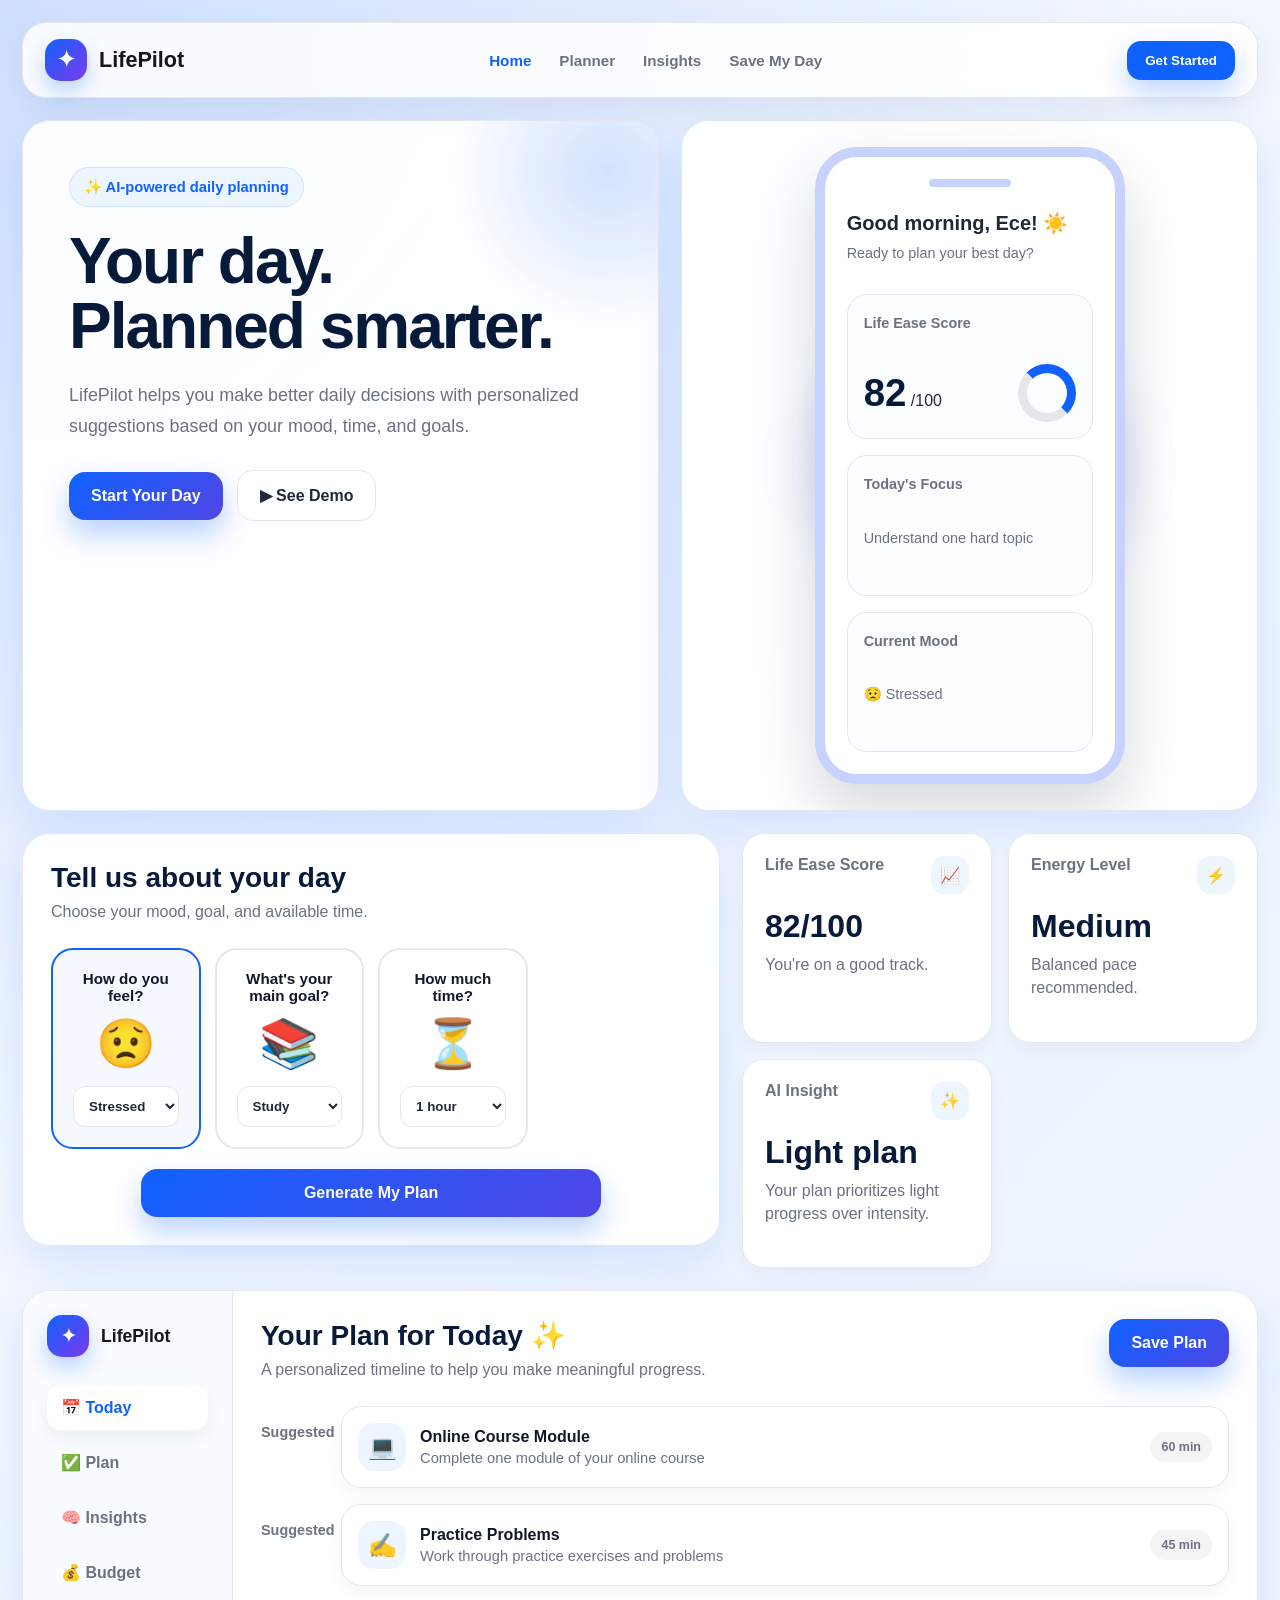
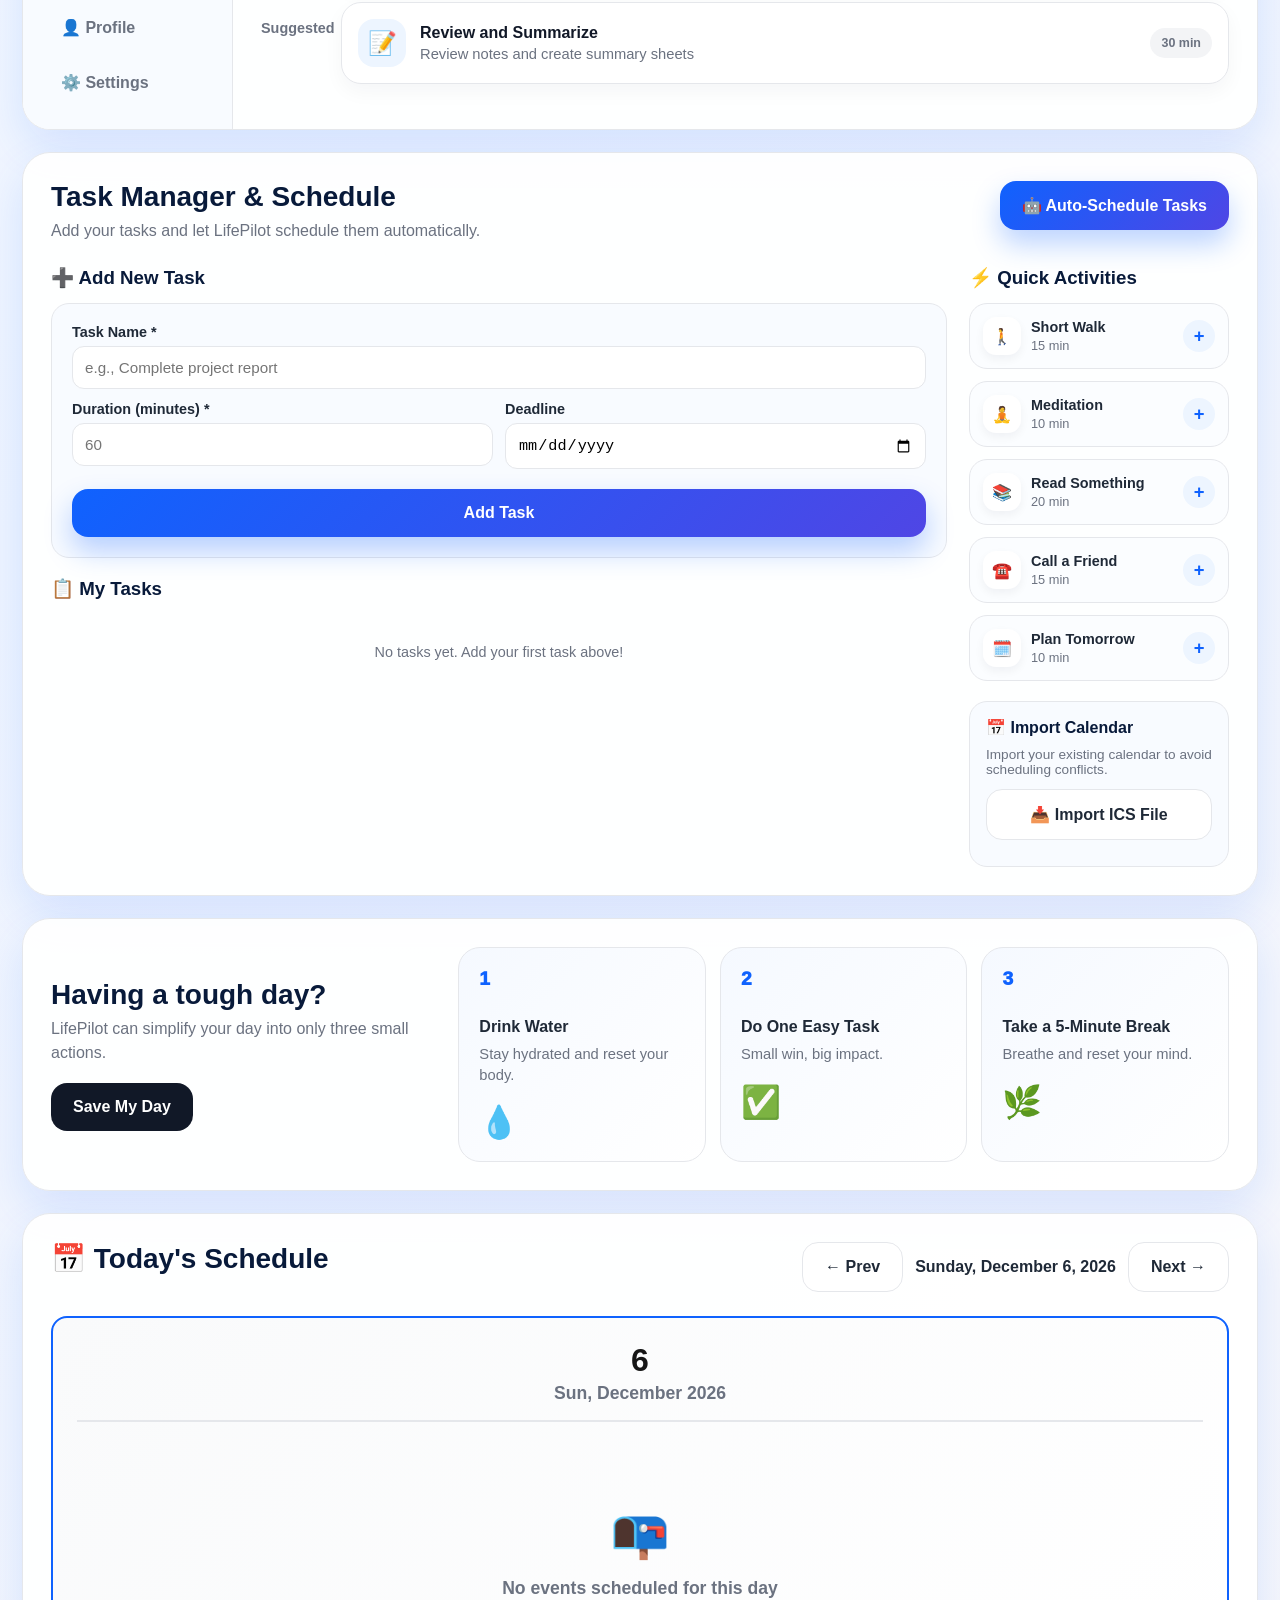
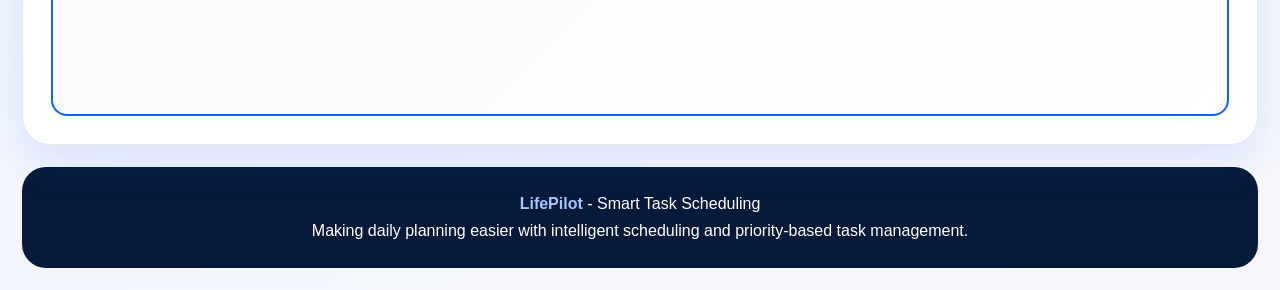
==== lifepilot.html @ a1cf6d45 "move css to own file" ====
<!DOCTYPE html>
<html lang="en">
<head>
  <meta charset="UTF-8" />
  <meta name="viewport" content="width=device-width, initial-scale=1.0" />
  <title>LifePilot - Daily Decision Assistant</title>
  <link rel="stylesheet" href="main.css">
</head>
<body>
  <div class="container">
    <nav class="navbar">
      <div class="logo">
        <div class="logo-icon">✦</div>
        <span>LifePilot</span>
      </div>
      <div class="nav-links">
        <a href="#" class="active">Home</a>
        <a href="#planner">Planner</a>
        <a href="#insights">Insights</a>
        <a href="#save-day">Save My Day</a>
      </div>
      <button class="nav-btn" onclick="scrollToPlanner()">Get Started</button>
    </nav>

    <section class="hero">
      <div class="hero-card fade-in">
        <div class="tag">✨ AI-powered daily planning</div>
        <h1>Your day.<br />Planned smarter.</h1>
        <p>
          LifePilot helps you make better daily decisions with personalized suggestions based on your mood, time, and goals.
        </p>
        <div class="hero-actions">
          <button class="primary-btn" onclick="scrollToPlanner()">Start Your Day</button>
          <button class="secondary-btn" onclick="generatePlan()">▶ See Demo</button>
        </div>
      </div>

      <div class="phone-card fade-in">
        <div class="phone">
          <div class="phone-notch"></div>
          <h3>Good morning, Ece! ☀️</h3>
          <p>Ready to plan your best day?</p>

          <div class="mini-card">
            <p><strong>Life Ease Score</strong></p>
            <div class="score-row">
              <div><span class="score-number" id="phoneScore">82</span><span> /100</span></div>
              <div class="ring"></div>
            </div>
          </div>

          <div class="mini-card">
            <p><strong>Today's Focus</strong></p>
            <p id="phoneFocus">Finish project presentation</p>
          </div>

          <div class="mini-card">
            <p><strong>Current Mood</strong></p>
            <p id="phoneMood">😟 Stressed</p>
          </div>
        </div>
      </div>
    </section>

    <section class="grid-main" id="planner">
      <div class="section fade-in">
        <div class="section-title">
          <div>
            <h2>Tell us about your day</h2>
            <p class="subtitle">Choose your mood, goal, and available time.</p>
          </div>
        </div>

        <div class="question-grid">
          <div class="question-card active" id="moodCard">
            <h4>How do you feel?</h4>
            <div class="big-icon" id="moodIcon">🙂</div>
            <select id="mood" onchange="updateSelections()">
              <option value="Energetic">Energetic</option>
              <option value="Tired">Tired</option>
              <option value="Stressed" selected>Stressed</option>
              <option value="Unmotivated">Unmotivated</option>
            </select>
          </div>

          <div class="question-card">
            <h4>What's your main goal?</h4>
            <div class="big-icon" id="goalIcon">📚</div>
            <select id="goal" onchange="updateSelections()">
              <option value="Study" selected>Study</option>
              <option value="Health">Health</option>
              <option value="Social">Social</option>
            </select>
          </div>

          <div class="question-card">
            <h4>How much time?</h4>
            <div class="big-icon">⏳</div>
            <select id="time" onchange="updateSelections()">
              <option value="15 min">15 min</option>
              <option value="1 hour" selected>1 hour</option>
              <option value="Half day">Half day</option>
              <option value="Full day">Full day</option>
            </select>
          </div>
        </div>

        <button class="primary-btn generate-btn" onclick="generatePlan()">Generate My Plan</button>
      </div>

      <div class="metrics-grid fade-in" id="insights">
        <div class="metric-card">
          <div class="metric-top">
            <span>Life Ease Score</span>
            <span class="metric-icon">📈</span>
          </div>
          <div class="metric-value" id="scoreValue">82/100</div>
          <p id="scoreText">You're on a good track.</p>
        </div>

        <div class="metric-card">
          <div class="metric-top">
            <span>Energy Level</span>
            <span class="metric-icon">⚡</span>
          </div>
          <div class="metric-value" id="energyValue">Medium</div>
          <p id="energyText">Balanced pace recommended.</p>
        </div>

        <div class="metric-card">
          <div class="metric-top">
            <span>AI Insight</span>
            <span class="metric-icon">✨</span>
          </div>
          <div class="metric-value" id="insightTitle">Light plan</div>
          <p id="insightText">Your plan prioritizes light progress over intensity.</p>
        </div>
      </div>
    </section>

    <section class="section timeline-layout fade-in">
      <aside class="sidebar">
        <div class="logo">
          <div class="logo-icon">✦</div>
          <span>LifePilot</span>
        </div>
        <div class="side-menu">
          <div class="active">📅 Today</div>
          <div>✅ Plan</div>
          <div>🧠 Insights</div>
          <div>💰 Budget</div>
          <div>👤 Profile</div>
          <div>⚙️ Settings</div>
        </div>
      </aside>

      <div class="timeline-content">
        <div class="section-title">
          <div>
            <h2>Your Plan for Today ✨</h2>
            <p class="subtitle">A personalized timeline to help you make meaningful progress.</p>
          </div>
          <button class="primary-btn" onclick="savePlan()">Save Plan</button>
        </div>
        <div class="timeline-list" id="timelineList"></div>
      </div>
    </section>

    <section class="section fade-in">
      <div class="section-title">
        <div>
          <h2>Task Manager & Schedule</h2>
          <p class="subtitle">Add your tasks and let LifePilot schedule them automatically.</p>
        </div>
        <button class="primary-btn" onclick="scheduleTasksToCalendar()">🤖 Auto-Schedule Tasks</button>
      </div>

      <div class="planner-grid">
        <!-- Task Input Form -->
        <div>
          <h3 style="margin-bottom: 14px; color: #081a3a;">➕ Add New Task</h3>
          <div style="background: #f8fbff; border: 1px solid var(--border); border-radius: 18px; padding: 20px; margin-bottom: 20px;">
            <div style="display: grid; gap: 12px;">
              <div>
                <label style="display: block; margin-bottom: 6px; font-weight: 700; color: var(--text); font-size: 0.9rem;">Task Name *</label>
                <input type="text" id="taskName" placeholder="e.g., Complete project report" style="width: 100%; padding: 12px; border: 1px solid var(--border); border-radius: 12px; font-size: 0.95rem;">
              </div>
              <div style="display: grid; grid-template-columns: 1fr 1fr; gap: 12px;">
                <div>
                  <label style="display: block; margin-bottom: 6px; font-weight: 700; color: var(--text); font-size: 0.9rem;">Duration (minutes) *</label>
                  <input type="number" id="taskDuration" placeholder="60" min="1" style="width: 100%; padding: 12px; border: 1px solid var(--border); border-radius: 12px; font-size: 0.95rem;">
                </div>
                <div>
                  <label style="display: block; margin-bottom: 6px; font-weight: 700; color: var(--text); font-size: 0.9rem;">Deadline</label>
                  <input type="date" id="taskDeadline" style="width: 100%; padding: 12px; border: 1px solid var(--border); border-radius: 12px; font-size: 0.95rem;">
                </div>
              </div>
              <button class="primary-btn" onclick="addManualTask()" style="margin-top: 8px;">Add Task</button>
            </div>
          </div>

          <!-- My Tasks List -->
          <h3 style="margin-bottom: 14px; color: #081a3a;">📋 My Tasks</h3>
          <div id="tasksList" class="activity-list">
            <div style="text-align: center; padding: 30px; color: var(--muted); font-size: 0.9rem;">
              No tasks yet. Add your first task above!
            </div>
          </div>

          <!-- Scheduled Tasks Display -->
          <div id="scheduledTasksSection" style="display: none; margin-top: 20px;">
            <h3 style="margin-bottom: 14px; color: #081a3a;">✅ Scheduled Tasks</h3>
            <div id="scheduledTasksList" class="activity-list"></div>
          </div>

          <!-- Unscheduled Tasks Display -->
          <div id="unscheduledTasksSection" style="display: none; margin-top: 20px;">
            <h3 style="margin-bottom: 14px; color: #da1e28;">⚠️ Unscheduled Tasks</h3>
            <div id="unscheduledTasksList" class="activity-list"></div>
            <p style="color: var(--muted); font-size: 0.85rem; margin-top: 10px;">These tasks couldn't be scheduled. Try extending deadlines or reducing task durations.</p>
          </div>
        </div>

        <!-- Quick Activities -->
        <div>
          <h3 style="margin-bottom: 14px; color: #081a3a;">⚡ Quick Activities</h3>
          <div class="activity-list">
            <div class="activity-card">
              <div class="activity-left"><div class="activity-emoji">🚶</div><div><h4>Short Walk</h4><p>15 min</p></div></div>
              <button class="plus-btn" onclick="addActivity('Short Walk', '15 min', '🚶')">+</button>
            </div>
            <div class="activity-card">
              <div class="activity-left"><div class="activity-emoji">🧘</div><div><h4>Meditation</h4><p>10 min</p></div></div>
              <button class="plus-btn" onclick="addActivity('Meditation', '10 min', '🧘')">+</button>
            </div>
            <div class="activity-card">
              <div class="activity-left"><div class="activity-emoji">📚</div><div><h4>Read Something</h4><p>20 min</p></div></div>
              <button class="plus-btn" onclick="addActivity('Read Something', '20 min', '📚')">+</button>
            </div>
            <div class="activity-card">
              <div class="activity-left"><div class="activity-emoji">☎️</div><div><h4>Call a Friend</h4><p>15 min</p></div></div>
              <button class="plus-btn" onclick="addActivity('Call a Friend', '15 min', '☎️')">+</button>
            </div>
            <div class="activity-card">
              <div class="activity-left"><div class="activity-emoji">🗓️</div><div><h4>Plan Tomorrow</h4><p>10 min</p></div></div>
              <button class="plus-btn" onclick="addActivity('Plan Tomorrow', '10 min', '🗓️')">+</button>
            </div>
          </div>

          <!-- Calendar Import Section -->
          <div style="margin-top: 20px; padding: 16px; background: #f8fbff; border: 1px solid var(--border); border-radius: 18px;">
            <h4 style="margin-bottom: 10px; color: #081a3a;">📅 Import Calendar</h4>
            <p style="color: var(--muted); font-size: 0.85rem; margin-bottom: 12px;">Import your existing calendar to avoid scheduling conflicts.</p>
            <input type="file" id="icsFileInput" accept=".ics" style="display: none;" onchange="handleICSImport(event)">
            <button class="secondary-btn" onclick="document.getElementById('icsFileInput').click()" style="width: 100%;">📥 Import ICS File</button>
            <div id="importStatus" style="margin-top: 10px; font-size: 0.85rem;"></div>
          </div>
        </div>
      </div>
    </section>

    <section class="section save-day fade-in" id="save-day">
      <div>
        <h2>Having a tough day?</h2>
        <p class="subtitle">LifePilot can simplify your day into only three small actions.</p>
        <br />
        <button class="dark-btn" onclick="saveMyDay()">Save My Day</button>
      </div>
      <div class="simple-steps" id="simpleSteps">
        <div class="simple-card">
          <div class="num">1</div>
          <h4>Drink Water</h4>
          <p>Stay hydrated and reset your body.</p>
          <div class="emoji">💧</div>
        </div>
        <div class="simple-card">
          <div class="num">2</div>
          <h4>Do One Easy Task</h4>
          <p>Small win, big impact.</p>
          <div class="emoji">✅</div>
        </div>
        <div class="simple-card">
          <div class="num">3</div>
          <h4>Take a 5-Minute Break</h4>
          <p>Breathe and reset your mind.</p>
          <div class="emoji">🌿</div>
        </div>
      </div>
    </section>

    <!-- Single Day Calendar View -->
    <section class="section fade-in">
      <div class="section-title">
        <h2>📅 Today's Schedule</h2>
        <div style="display: flex; gap: 12px; align-items: center;">
          <button class="secondary-btn" onclick="previousDay()">← Prev</button>
          <div id="currentDate" style="font-weight: 700; min-width: 200px; text-align: center;"></div>
          <button class="secondary-btn" onclick="nextDay()">Next →</button>
        </div>
      </div>
      
      <div id="dayView" style="background: linear-gradient(135deg, #f9fafb, white); border: 2px solid var(--blue); border-radius: 16px; padding: 24px; min-height: 400px;">
        <div style="text-align: center; padding: 60px 20px; color: var(--muted);">
          <div style="font-size: 3rem; margin-bottom: 16px;">📭</div>
          <div style="font-size: 1.1rem; font-weight: 600;">No events scheduled for this day</div>
        </div>
      </div>
    </section>

    <footer class="footer">
      <p><strong>LifePilot</strong> - Smart Task Scheduling</p>
      <p>
        Making daily planning easier with intelligent scheduling and priority-based task management.
      </p>
    </footer>
  </div>

  <script src="calendar-scheduler.js"></script>
  <script>
    let currentPlan = [];
    let manualTasks = [];
    let importedEvents = [];
    let scheduler = new CalendarScheduler();
    scheduler.setWorkingHours(8, 22); // 8 AM to 10 PM for more flexibility

    const moodIcons = {
      Energetic: "⚡",
      Tired: "😴",
      Stressed: "😟",
      Unmotivated: "🧠"
    };

    const goalIcons = {
      Study: "📚",
      Health: "❤️",
      Social: "👥"
    };

    // Task suggestions with duration in minutes for scheduler
    const taskSuggestions = {
      Study: [
        { name: "Library Study Session", description: "Deep focus work at the library", time: 120, emoji: "📚", priority: 8 },
        { name: "Online Course Module", description: "Complete one module of your online course", time: 60, emoji: "💻", priority: 7 },
        { name: "Study Group Meeting", description: "Collaborate with peers on challenging topics", time: 90, emoji: "👥", priority: 6 },
        { name: "Practice Problems", description: "Work through practice exercises and problems", time: 45, emoji: "✍️", priority: 7 },
        { name: "Review and Summarize", description: "Review notes and create summary sheets", time: 30, emoji: "📝", priority: 5 }
      ],
      Health: [
        { name: "Gym Workout", description: "Full body workout at the gym", time: 60, emoji: "💪", priority: 7 },
        { name: "Yoga Class", description: "Attend a yoga or stretching class", time: 75, emoji: "🧘", priority: 6 },
        { name: "Outdoor Run", description: "Go for a refreshing run in nature", time: 30, emoji: "🏃", priority: 6 },
        { name: "Meal Prep Session", description: "Prepare healthy meals for the week", time: 90, emoji: "🥗", priority: 5 },
        { name: "Meditation Practice", description: "Guided meditation for mental wellness", time: 20, emoji: "🧠", priority: 7 },
        { name: "Swimming", description: "Low-impact cardio at the pool", time: 45, emoji: "🏊", priority: 6 }
      ],
      Social: [
        { name: "Visit Local Coffeeshop", description: "Enjoy a coffee and people-watch at a cozy local spot", time: 60, emoji: "☕", priority: 5 },
        { name: "Evening Bar Meetup", description: "Casual drinks with friends at a neighborhood bar", time: 120, emoji: "🍺", priority: 4 },
        { name: "Park Walk with Friend", description: "Take a relaxing walk and catch up with someone", time: 45, emoji: "🌳", priority: 6 },
        { name: "Join Community Event", description: "Attend a local meetup or community gathering", time: 90, emoji: "🎉", priority: 5 },
        { name: "Game Night", description: "Host or join a casual board game session", time: 150, emoji: "🎲", priority: 4 }
      ]
    };

    document.addEventListener("DOMContentLoaded", function () {
      updateSelections();
      generatePlan();
    });

    function updateSelections() {
      const mood = document.getElementById("mood").value;
      const goal = document.getElementById("goal").value;
      const time = document.getElementById("time").value;

      document.getElementById("moodIcon").textContent = moodIcons[mood];
      document.getElementById("goalIcon").textContent = goalIcons[goal];
      document.getElementById("phoneMood").textContent = moodIcons[mood] + " " + mood;

      let focusText = "Finish project presentation";
      if (goal === "Study") focusText = "Understand one hard topic";
      if (goal === "Health") focusText = "Protect your energy";
      if (goal === "Social") focusText = "Connect with someone";
      document.getElementById("phoneFocus").textContent = focusText;

      updateMetrics(mood, goal, time);
    }

    function updateMetrics(mood, goal, time) {
      let score = 82;
      let energy = "Medium";
      let insightTitle = "Light plan";
      let insightText = "Your plan prioritizes light progress over intensity.";

      if (mood === "Energetic") {
        score = 91;
        energy = "High";
        insightTitle = "Strong momentum";
        insightText = "You can handle a focused and productive plan today.";
      } else if (mood === "Tired") {
        score = 74;
        energy = "Low";
        insightTitle = "Recovery first";
        insightText = "Your plan includes smaller steps and more breaks.";
      } else if (mood === "Unmotivated") {
        score = 69;
        energy = "Low";
        insightTitle = "Tiny wins";
        insightText = "The best strategy is to start with one very easy task.";
      }

      document.getElementById("scoreValue").textContent = score + "/100";
      document.getElementById("phoneScore").textContent = score;
      document.getElementById("energyValue").textContent = energy;
      document.getElementById("insightTitle").textContent = insightTitle;
      document.getElementById("insightText").textContent = insightText;

      if (score >= 85) {
        document.getElementById("scoreText").textContent = "You're ready for a productive day.";
      } else if (score >= 75) {
        document.getElementById("scoreText").textContent = "You're on a good track.";
      } else {
        document.getElementById("scoreText").textContent = "Keep it simple and gentle today.";
      }
    }

    function parseTimeToMinutes(timeStr) {
      if (timeStr === "15 min") return 15;
      if (timeStr === "1 hour") return 60;
      if (timeStr === "Half day") return 240;
      if (timeStr === "Full day") return 480;
      return 60;
    }

    function generatePlan() {
      const goal = document.getElementById("goal").value;
      const mood = document.getElementById("mood").value;
      const time = document.getElementById("time").value;

      // Get task suggestions for the selected goal
      const tasks = taskSuggestions[goal] || [];
      
      // Filter tasks based on available time
      let filteredTasks = [...tasks];
      const timeInMinutes = parseTimeToMinutes(time);
      
      // Adjust task selection based on available time
      if (timeInMinutes <= 30) {
        filteredTasks = tasks.filter(t => t.time <= 30);
      } else if (timeInMinutes <= 60) {
        filteredTasks = tasks.filter(t => t.time <= 60);
      } else if (timeInMinutes <= 240) { // Half day
        filteredTasks = tasks.filter(t => t.time <= 120);
      }
      
      // Adjust priority based on mood
      filteredTasks = filteredTasks.map(task => {
        let adjustedPriority = task.priority;
        if (mood === "Tired" || mood === "Unmotivated") {
          // Prefer shorter, easier tasks
          if (task.time <= 30) adjustedPriority += 2;
        } else if (mood === "Energetic") {
          // Prefer longer, more intensive tasks
          if (task.time >= 60) adjustedPriority += 2;
        }
        return { ...task, priority: adjustedPriority };
      });

      // Add unique IDs to tasks and store them (NOT scheduled yet)
      currentPlan = filteredTasks.map((task, index) => ({
        ...task,
        id: `${goal.toLowerCase()}-${index}-${Date.now()}`,
        status: 'pending' // Mark as pending, not scheduled
      }));
      
      // Update the timeline view with unscheduled tasks
      updateTimelineView(currentPlan);
      
      // Update selections
      updateSelections();
    }

    function scheduleTasksToCalendar() {
      // Get all pending tasks from mood-based plan and manual tasks
      const pendingMoodTasks = currentPlan.filter(t => t.status === 'pending');
      const pendingManualTasks = manualTasks.filter(t => t.status === 'pending');
      const allPendingTasks = [...pendingMoodTasks, ...pendingManualTasks];
      
      if (allPendingTasks.length === 0) {
        showMessage('No tasks to schedule!', 'info');
        return;
      }
      
      // Get existing events (if any)
      const existingEvents = importedEvents || [];
      
      // Use improved priority-based scheduling for TODAY ONLY
      const result = scheduler.scheduleTasksPriority(allPendingTasks, existingEvents, new Date(), 0);
      
      // Mark mood-based tasks as scheduled
      result.scheduled.forEach(scheduledTask => {
        const moodTask = currentPlan.find(t => t.id === scheduledTask.id);
        if (moodTask) {
          moodTask.status = 'scheduled';
          moodTask.scheduledStart = scheduledTask.scheduledStart;
          moodTask.scheduledEnd = scheduledTask.scheduledEnd;
        }
        
        const manualTask = manualTasks.find(t => t.id === scheduledTask.id);
        if (manualTask) {
          manualTask.status = 'scheduled';
          manualTask.scheduledStart = scheduledTask.scheduledStart;
          manualTask.scheduledEnd = scheduledTask.scheduledEnd;
        }
      });
      
      // Display scheduled tasks
      displayScheduledTasks(result.scheduled);
      
      // Show unscheduled tasks if any
      if (result.unscheduled.length > 0) {
        console.warn("Some tasks could not be scheduled:", result.unscheduled);
        showUnscheduledWarning(result.unscheduled);
      }
      
      // Store scheduled tasks
      window.scheduledTasks = result.scheduled;
      
      // Update calendar view
      renderCalendar();
      
      // Update timeline view
      updateTimelineView(currentPlan);
      
      showMessage(`✅ Successfully scheduled ${result.scheduled.length} task(s) for today!`, 'success');
    }

    function displayScheduledTasks(scheduledTasks) {
      const scheduleList = document.getElementById("scheduleList");
      
      // Clear existing schedule (except drop zone)
      const dropZone = scheduleList.querySelector(".drop-zone");
      scheduleList.innerHTML = "";
      
      // Add scheduled tasks
      scheduledTasks.forEach(task => {
        const block = document.createElement("div");
        block.className = "schedule-block block-blue";
        
        const startTime = task.scheduledStart.toLocaleTimeString('en-US', {
          hour: '2-digit',
          minute: '2-digit',
          hour12: false
        });
        
        block.innerHTML = `${task.emoji} ${task.name} <span>${startTime}</span>`;
        scheduleList.appendChild(block);
      });
      
      // Re-add drop zone at the end
      if (dropZone) {
        scheduleList.appendChild(dropZone);
      }
    }

    function updateTimelineView(tasks) {
      const timelineList = document.getElementById("timelineList");
      
      timelineList.innerHTML = tasks.map(task => `
        <div class="timeline-item">
          <div class="timeline-time">Suggested</div>
          <div class="timeline-card">
            <div class="timeline-info">
              <div class="timeline-emoji">${task.emoji}</div>
              <div>
                <h4>${task.name}</h4>
                <p>${task.description}</p>
              </div>
            </div>
            <span class="duration">${task.time} min</span>
          </div>
        </div>
      `).join("");
    }

    function showUnscheduledWarning(unscheduledTasks) {
      // Optional: Show a notification to the user
      console.log("Could not schedule these tasks:", unscheduledTasks.map(t => t.name));
    }

    function addActivity(title, time, emoji) {
      const scheduleList = document.getElementById("scheduleList");
      const dropZone = scheduleList.querySelector(".drop-zone");
      const newBlock = document.createElement("div");
      newBlock.className = "schedule-block block-blue";
      newBlock.innerHTML = `${emoji} ${title} <span>${time}</span>`;
      scheduleList.insertBefore(newBlock, dropZone);
    }

    function saveMyDay() {
      currentPlan = [
        { time: "Now", title: "Drink Water", desc: "Hydrate and reset your body", emoji: "💧", duration: "2 min" },
        { time: "+5", title: "Do One Easy Task", desc: "Choose the easiest useful action", emoji: "✅", duration: "10 min" },
        { time: "+20", title: "Take a 5-Minute Break", desc: "Breathe and relax your shoulders", emoji: "🌿", duration: "5 min" }
      ];
      renderTimeline();
      document.querySelector(".timeline-layout").scrollIntoView({ behavior: "smooth" });
    }

    function savePlan() {
      alert("Your LifePilot plan has been saved! ✅");
    }

    function scrollToPlanner() {
      document.getElementById("planner").scrollIntoView({ behavior: "smooth" });
    }

    // ==================== TASK MANAGEMENT FUNCTIONS ====================

    // Load tasks from localStorage on page load
    function loadTasks() {
      const saved = localStorage.getItem('lifepilot_tasks');
      if (saved) {
        manualTasks = JSON.parse(saved);
        renderTasksList();
      }
    }

    // Save tasks to localStorage
    function saveTasks() {
      localStorage.setItem('lifepilot_tasks', JSON.stringify(manualTasks));
    }

    // Add a new manual task
    function addManualTask() {
      const nameInput = document.getElementById('taskName');
      const durationInput = document.getElementById('taskDuration');
      const deadlineInput = document.getElementById('taskDeadline');

      const name = nameInput.value.trim();
      const duration = parseInt(durationInput.value);
      const deadline = deadlineInput.value;

      // Validation
      if (!name) {
        showMessage('Please enter a task name', 'error');
        nameInput.focus();
        return;
      }

      if (!duration || duration <= 0) {
        showMessage('Please enter a valid duration (positive number)', 'error');
        durationInput.focus();
        return;
      }

      // Create task object
      const task = {
        id: Date.now(),
        name: name,
        time: duration,
        deadline: deadline || null,
        status: 'pending',
        scheduledStart: null,
        scheduledEnd: null
      };

      // Add to tasks array
      manualTasks.push(task);
      saveTasks();
      renderTasksList();

      // Clear form
      nameInput.value = '';
      durationInput.value = '';
      deadlineInput.value = '';

      showMessage(`Task "${name}" added successfully! 🎉`, 'success');
    }

    // Delete a task
    function deleteTask(taskId) {
      if (confirm('Are you sure you want to delete this task?')) {
        manualTasks = manualTasks.filter(task => task.id !== taskId);
        saveTasks();
        renderTasksList();
        showMessage('Task deleted', 'success');
      }
    }

    // Render tasks list
    function renderTasksList() {
      const tasksList = document.getElementById('tasksList');
      
      if (manualTasks.length === 0) {
        tasksList.innerHTML = `
          <div style="text-align: center; padding: 30px; color: var(--muted); font-size: 0.9rem;">
            No tasks yet. Add your first task above!
          </div>
        `;
        return;
      }

      tasksList.innerHTML = manualTasks.map(task => {
        const deadlineText = task.deadline ? new Date(task.deadline).toLocaleDateString() : 'No deadline';
        const statusColor = task.status === 'scheduled' ? '#24a148' : task.status === 'pending' ? '#ff832b' : '#6b7280';
        const statusIcon = task.status === 'scheduled' ? '✅' : task.status === 'pending' ? '⏳' : '📋';
        
        return `
          <div class="activity-card" style="border-left: 4px solid ${statusColor};">
            <div class="activity-left">
              <div class="activity-emoji">${statusIcon}</div>
              <div>
                <h4>${task.name}</h4>
                <p>${task.time} min • ${deadlineText}</p>
              </div>
            </div>
            <button class="plus-btn" onclick="deleteTask(${task.id})" style="background: #fee; color: #da1e28;">×</button>
          </div>
        `;
      }).join('');
    }

    // Note: scheduleAllTasks() has been replaced by scheduleTasksToCalendar()
    // which handles both mood-based and manual tasks together

    // Display scheduled and unscheduled tasks
    function displayScheduledTasks(scheduled, unscheduled) {
      // Scheduled tasks
      const scheduledSection = document.getElementById('scheduledTasksSection');
      const scheduledList = document.getElementById('scheduledTasksList');
      
      if (scheduled.length > 0) {
        scheduledSection.style.display = 'block';
        scheduledList.innerHTML = scheduled.map(task => {
          const startTime = task.scheduledStart.toLocaleString('en-US', {
            month: 'short',
            day: 'numeric',
            hour: '2-digit',
            minute: '2-digit'
          });
          
          return `
            <div class="activity-card" style="border-left: 4px solid #24a148;">
              <div class="activity-left">
                <div class="activity-emoji">✅</div>
                <div>
                  <h4>${task.name}</h4>
                  <p>${task.time} min • ${startTime}</p>
                </div>
              </div>
            </div>
          `;
        }).join('');
      } else {
        scheduledSection.style.display = 'none';
      }

      // Unscheduled tasks
      const unscheduledSection = document.getElementById('unscheduledTasksSection');
      const unscheduledList = document.getElementById('unscheduledTasksList');
      
      if (unscheduled.length > 0) {
        unscheduledSection.style.display = 'block';
        unscheduledList.innerHTML = unscheduled.map(task => {
          const deadlineText = task.deadline ? new Date(task.deadline).toLocaleDateString() : 'No deadline';
          
          return `
            <div class="activity-card" style="border-left: 4px solid #da1e28;">
              <div class="activity-left">
                <div class="activity-emoji">⚠️</div>
                <div>
                  <h4>${task.name}</h4>
                  <p>${task.time} min • Deadline: ${deadlineText}</p>
                </div>
              </div>
            </div>
          `;
        }).join('');
      } else {
        unscheduledSection.style.display = 'none';
      }
    }

    // Update timeline with scheduled tasks
    function updateTimelineWithTasks(scheduledTasks) {
      if (scheduledTasks.length === 0) return;

      // Convert scheduled tasks to timeline format
      const taskItems = scheduledTasks.map(task => ({
        time: task.scheduledStart.toLocaleTimeString('en-US', { hour: '2-digit', minute: '2-digit' }),
        title: task.name,
        desc: `Scheduled task - ${task.time} minutes`,
        emoji: '📋',
        duration: `${task.time} min`
      }));

      // Merge with current plan and sort by time
      currentPlan = [...currentPlan, ...taskItems].sort((a, b) => {
        const timeA = a.time.includes(':') ? a.time : '00:00';
        const timeB = b.time.includes(':') ? b.time : '00:00';
        return timeA.localeCompare(timeB);
      });

      renderTimeline();
    }
    // Calendar view variables
    let currentDate = new Date();
    const dayNames = ['Sun', 'Mon', 'Tue', 'Wed', 'Thu', 'Fri', 'Sat'];
    const monthNames = ['January', 'February', 'March', 'April', 'May', 'June', 
                        'July', 'August', 'September', 'October', 'November', 'December'];

    // Render single-day calendar view
    function renderCalendar() {
      const dayView = document.getElementById('dayView');
      const dateLabel = document.getElementById('currentDate');
      
      // Format the current date
      const options = { weekday: 'long', year: 'numeric', month: 'long', day: 'numeric' };
      dateLabel.textContent = currentDate.toLocaleDateString('en-US', options);
      
      // Collect all events for the current day (from mood-based plan, manual tasks, and imported events)
      const dayEvents = [];
      
      // Add scheduled tasks from mood-based planning
      if (window.scheduledTasks) {
        window.scheduledTasks.forEach(task => {
          const eventDate = new Date(task.scheduledStart);
          if (eventDate.toDateString() === currentDate.toDateString()) {
            dayEvents.push({
              start: task.scheduledStart,
              end: task.scheduledEnd,
              summary: task.name,
              type: 'scheduled'
            });
          }
        });
      }
      
      // Add scheduled manual tasks
      manualTasks.forEach(task => {
        if (task.status === 'scheduled' && task.scheduledStart) {
          const eventDate = new Date(task.scheduledStart);
          if (eventDate.toDateString() === currentDate.toDateString()) {
            dayEvents.push({
              start: task.scheduledStart,
              end: task.scheduledEnd,
              summary: task.name,
              type: 'scheduled'
            });
          }
        }
      });
      
      // Add imported events
      if (importedEvents) {
        importedEvents.forEach(event => {
          const eventDate = new Date(event.start);
          if (eventDate.toDateString() === currentDate.toDateString()) {
            dayEvents.push({
              start: event.start,
              end: event.end,
              summary: event.summary,
              type: 'existing'
            });
          }
        });
      }
      
      // Sort events by start time
      dayEvents.sort((a, b) => new Date(a.start) - new Date(b.start));
      
      let html = '';
      
      // Day header
      html += `
        <div style="text-align: center; margin-bottom: 24px; padding-bottom: 16px; border-bottom: 2px solid var(--border);">
          <div style="font-size: 2rem; font-weight: 900; color: var(--navy); margin-bottom: 4px;">${currentDate.getDate()}</div>
          <div style="font-size: 1.1rem; color: var(--muted); font-weight: 600;">${dayNames[currentDate.getDay()]}, ${monthNames[currentDate.getMonth()]} ${currentDate.getFullYear()}</div>
        </div>
      `;
      
      if (dayEvents.length === 0) {
        html += `
          <div style="text-align: center; padding: 60px 20px; color: var(--muted);">
            <div style="font-size: 3rem; margin-bottom: 16px;">📭</div>
            <div style="font-size: 1.1rem; font-weight: 600;">No events scheduled for this day</div>
          </div>
        `;
      } else {
        html += '<div style="display: flex; flex-direction: column; gap: 12px;">';
        
        dayEvents.forEach(event => {
          const startTime = new Date(event.start);
          const endTime = new Date(event.end);
          const timeStr = startTime.toLocaleTimeString('en-US', {
            hour: '2-digit',
            minute: '2-digit',
            hour12: false
          });
          const endTimeStr = endTime.toLocaleTimeString('en-US', {
            hour: '2-digit',
            minute: '2-digit',
            hour12: false
          });
          
          const bgColor = event.type === 'scheduled' ? 'linear-gradient(135deg, #dbeafe, #bfdbfe)' : 'linear-gradient(135deg, #fef3c7, #fde68a)';
          const textColor = event.type === 'scheduled' ? '#1e40af' : '#92400e';
          
          html += `
            <div style="display: flex; align-items: center; gap: 16px; padding: 16px; background: white; border: 1px solid var(--border); border-radius: 12px; transition: all 0.2s;">
              <div style="font-weight: 700; font-size: 0.95rem; color: var(--muted); min-width: 80px;">${timeStr}</div>
              <div style="flex: 1; padding: 12px 16px; border-radius: 8px; font-weight: 600; background: ${bgColor}; color: ${textColor};">
                <strong>${event.summary}</strong>
                <div style="font-size: 0.85rem; margin-top: 4px; opacity: 0.8;">
                  ${timeStr} - ${endTimeStr}
                </div>
              </div>
            </div>
          `;
        });
        
        html += '</div>';
      }
      
      dayView.innerHTML = html;
    }

    function previousDay() {
      currentDate.setDate(currentDate.getDate() - 1);
      renderCalendar();
    }

    function nextDay() {
      currentDate.setDate(currentDate.getDate() + 1);
      renderCalendar();
    }


    // Handle ICS file import
    function handleICSImport(event) {
      const file = event.target.files[0];
      if (!file) return;

      const reader = new FileReader();
      reader.onload = function(e) {
        try {
          const icsContent = e.target.result;
          importedEvents = scheduler.parseICalendar(icsContent);
          
          const statusDiv = document.getElementById('importStatus');
          statusDiv.innerHTML = `<span style="color: #24a148;">✅ Imported ${importedEvents.length} events</span>`;
          
          showMessage(`Successfully imported ${importedEvents.length} calendar events!`, 'success');
        } catch (error) {
          const statusDiv = document.getElementById('importStatus');
          statusDiv.innerHTML = `<span style="color: #da1e28;">❌ Error importing file</span>`;
          showMessage('Error importing calendar file. Please check the file format.', 'error');
          console.error('ICS Import Error:', error);
        }
      };
      reader.readAsText(file);
    }

    // Show message to user
    function showMessage(message, type = 'info') {
      const colors = {
        success: '#24a148',
        error: '#da1e28',
        warning: '#ff832b',
        info: '#0f62fe'
      };

      const messageDiv = document.createElement('div');
      messageDiv.style.cssText = `
        position: fixed;
        top: 20px;
        right: 20px;
        background: white;
        color: ${colors[type]};
        padding: 16px 24px;
        border-radius: 12px;
        border-left: 4px solid ${colors[type]};
        box-shadow: 0 10px 30px rgba(0,0,0,0.15);
        z-index: 10000;
        font-weight: 600;
        max-width: 400px;
        animation: slideIn 0.3s ease;
      `;
      messageDiv.textContent = message;
      document.body.appendChild(messageDiv);

      setTimeout(() => {
        messageDiv.style.animation = 'slideOut 0.3s ease';
        setTimeout(() => messageDiv.remove(), 300);
      }, 3000);
    }

    // Initialize on page load
    document.addEventListener("DOMContentLoaded", function () {
      loadTasks();
      updateSelections();
      generatePlan();
      renderCalendar(); // Initialize calendar view
    });
  </script>
  <style>
    @keyframes slideIn {
      from { transform: translateX(400px); opacity: 0; }
      to { transform: translateX(0); opacity: 1; }
    }
    @keyframes slideOut {
      from { transform: translateX(0); opacity: 1; }
      to { transform: translateX(400px); opacity: 0; }
    }
  </style>
</body>
</html>
---- main.css ----
* {
  margin: 0;
  padding: 0;
  box-sizing: border-box;
}

:root {
  --blue: #0f62fe;
  --blue-dark: #0043ce;
  --navy: #161616;
  --text: #1f2937;
  --muted: #6b7280;
  --bg: #f4f7fb;
  --card: #ffffff;
  --border: #e5e7eb;
  --green: #24a148;
  --orange: #ff832b;
  --red: #da1e28;
  --purple: #8b5cf6;
  --shadow: 0 18px 45px rgba(15, 98, 254, 0.12);
}

body {
  font-family: "Segoe UI", Tahoma, Geneva, Verdana, sans-serif;
  background:
    radial-gradient(circle at top left, rgba(15, 98, 254, 0.18), transparent 32%),
    linear-gradient(135deg, #f8fbff 0%, #eef4ff 45%, #f7f7fb 100%);
  min-height: 100vh;
  color: var(--text);
  padding: 22px;
}

.container {
  max-width: 1260px;
  margin: 0 auto;
}

.navbar {
  background: rgba(255, 255, 255, 0.85);
  backdrop-filter: blur(16px);
  border: 1px solid var(--border);
  border-radius: 24px;
  padding: 16px 22px;
  display: flex;
  align-items: center;
  justify-content: space-between;
  box-shadow: 0 10px 30px rgba(17, 24, 39, 0.06);
  margin-bottom: 22px;
}

.logo {
  display: flex;
  align-items: center;
  gap: 12px;
  font-size: 1.35rem;
  font-weight: 800;
  color: var(--navy);
}

.logo-icon {
  width: 42px;
  height: 42px;
  display: grid;
  place-items: center;
  border-radius: 15px;
  color: white;
  background: linear-gradient(135deg, var(--blue), #7c3aed);
  box-shadow: 0 10px 20px rgba(15, 98, 254, 0.25);
}

.nav-links {
  display: flex;
  gap: 28px;
  color: var(--muted);
  font-weight: 650;
  font-size: 0.95rem;
}

.nav-links a {
  color: inherit;
  text-decoration: none;
}

.nav-links a.active {
  color: var(--blue);
}

.nav-btn {
  border: none;
  background: var(--blue);
  color: white;
  font-weight: 750;
  padding: 12px 18px;
  border-radius: 14px;
  cursor: pointer;
  box-shadow: 0 12px 25px rgba(15, 98, 254, 0.25);
}

.hero {
  display: grid;
  grid-template-columns: 1.05fr 0.95fr;
  gap: 22px;
  margin-bottom: 22px;
}

.hero-card,
.phone-card,
.section {
  background: rgba(255, 255, 255, 0.92);
  border: 1px solid var(--border);
  border-radius: 28px;
  box-shadow: var(--shadow);
}

.hero-card {
  padding: 46px;
  position: relative;
  overflow: hidden;
}

.hero-card::after {
  content: "";
  position: absolute;
  right: -120px;
  top: -120px;
  width: 340px;
  height: 340px;
  background: radial-gradient(circle, rgba(15, 98, 254, 0.18), transparent 65%);
  border-radius: 50%;
}

.tag {
  display: inline-flex;
  align-items: center;
  gap: 8px;
  background: #edf5ff;
  color: var(--blue);
  border: 1px solid #d0e2ff;
  padding: 10px 14px;
  border-radius: 999px;
  font-weight: 750;
  margin-bottom: 22px;
  font-size: 0.92rem;
}

.hero h1 {
  font-size: clamp(2.4rem, 5vw, 4.9rem);
  line-height: 1.02;
  color: #081a3a;
  letter-spacing: -2px;
  margin-bottom: 20px;
}

.hero p {
  color: var(--muted);
  font-size: 1.12rem;
  line-height: 1.75;
  max-width: 590px;
  margin-bottom: 28px;
}

.hero-actions {
  display: flex;
  align-items: center;
  gap: 14px;
  flex-wrap: wrap;
}

.primary-btn,
.secondary-btn,
.dark-btn {
  border: none;
  border-radius: 16px;
  padding: 15px 22px;
  font-size: 1rem;
  font-weight: 800;
  cursor: pointer;
  transition: 0.22s ease;
}

.primary-btn {
  background: linear-gradient(135deg, var(--blue), #4f46e5);
  color: white;
  box-shadow: 0 14px 28px rgba(15, 98, 254, 0.28);
}

.secondary-btn {
  background: white;
  color: var(--text);
  border: 1px solid var(--border);
}

.dark-btn {
  background: #111827;
  color: white;
}

.primary-btn:hover,
.secondary-btn:hover,
.dark-btn:hover,
.nav-btn:hover {
  transform: translateY(-2px);
  filter: brightness(0.98);
}

.phone-card {
  padding: 26px;
  display: flex;
  align-items: center;
  justify-content: center;
  overflow: hidden;
  position: relative;
}

.phone-card::before {
  content: "";
  position: absolute;
  width: 340px;
  height: 340px;
  border-radius: 50%;
  background: linear-gradient(135deg, rgba(15, 98, 254, 0.14), rgba(139, 92, 246, 0.14));
  filter: blur(18px);
}

.phone {
  width: 310px;
  border: 10px solid #c7d2fe;
  background: white;
  border-radius: 42px;
  padding: 22px;
  position: relative;
  box-shadow: 0 30px 60px rgba(17, 24, 39, 0.16);
}

.phone-notch {
  width: 82px;
  height: 8px;
  background: #c7d2fe;
  border-radius: 999px;
  margin: 0 auto 24px;
}

.phone h3 {
  font-size: 1.25rem;
  margin-bottom: 6px;
}

.phone p {
  color: var(--muted);
  font-size: 0.9rem;
}

.mini-card {
  margin-top: 16px;
  border: 1px solid var(--border);
  border-radius: 20px;
  padding: 16px;
  background: #fbfdff;
}

.score-row {
  display: flex;
  justify-content: space-between;
  align-items: center;
  margin-top: 8px;
}

.score-number {
  font-size: 2.4rem;
  font-weight: 900;
  color: #081a3a;
}

.ring {
  width: 58px;
  height: 58px;
  border-radius: 50%;
  border: 9px solid #e5e7eb;
  border-top-color: var(--blue);
  border-right-color: var(--blue);
}

.grid-main {
  display: grid;
  grid-template-columns: 1.15fr 0.85fr;
  gap: 22px;
  margin-bottom: 22px;
}

.section {
  padding: 28px;
  margin-bottom: 22px;
}

.section-title {
  display: flex;
  justify-content: space-between;
  align-items: flex-start;
  gap: 20px;
  margin-bottom: 24px;
}

.section h2 {
  color: #081a3a;
  font-size: 1.75rem;
  margin-bottom: 6px;
}

.section .subtitle {
  color: var(--muted);
  line-height: 1.5;
}

.question-grid {
  display: grid;
  grid-template-columns: repeat(4, 1fr);
  gap: 14px;
  margin-bottom: 20px;
}

.question-card {
  border: 2px solid var(--border);
  border-radius: 22px;
  padding: 20px;
  text-align: center;
  cursor: pointer;
  transition: 0.2s ease;
  background: white;
  min-height: 180px;
  display: flex;
  flex-direction: column;
  justify-content: space-between;
}

.question-card:hover {
  transform: translateY(-4px);
  box-shadow: 0 12px 25px rgba(17, 24, 39, 0.08);
  border-color: #a6c8ff;
}

.question-card.active {
  border-color: var(--blue);
  background: #f5f9ff;
}

.question-card h4 {
  font-size: 0.95rem;
  color: #111827;
  margin-bottom: 12px;
}

.big-icon {
  font-size: 3rem;
  margin-bottom: 14px;
}

.question-card select {
  width: 100%;
  padding: 11px;
  border: 1px solid var(--border);
  border-radius: 12px;
  font-weight: 700;
  color: var(--text);
  background: white;
  cursor: pointer;
}

.generate-btn {
  width: 100%;
  max-width: 460px;
  display: block;
  margin: 8px auto 0;
}

.metrics-grid {
  display: grid;
  grid-template-columns: repeat(2, 1fr);
  gap: 16px;
}

.metric-card {
  background: white;
  border: 1px solid var(--border);
  border-radius: 22px;
  padding: 22px;
  box-shadow: 0 8px 18px rgba(17, 24, 39, 0.04);
  min-height: 150px;
}

.metric-top {
  display: flex;
  justify-content: space-between;
  gap: 10px;
  margin-bottom: 14px;
  color: var(--muted);
  font-weight: 800;
}

.metric-icon {
  width: 38px;
  height: 38px;
  display: grid;
  place-items: center;
  border-radius: 14px;
  background: #edf5ff;
  color: var(--blue);
}

.metric-value {
  font-size: 2rem;
  font-weight: 900;
  color: #081a3a;
}

.metric-card p {
  margin-top: 8px;
  color: var(--muted);
  line-height: 1.45;
}

.timeline-layout {
  display: grid;
  grid-template-columns: 210px 1fr;
  gap: 0;
  overflow: hidden;
  padding: 0;
}

.sidebar {
  background: #f8fbff;
  border-right: 1px solid var(--border);
  padding: 24px;
}

.sidebar .logo {
  font-size: 1.1rem;
  margin-bottom: 28px;
}

.side-menu {
  display: grid;
  gap: 10px;
}

.side-menu div {
  padding: 13px 14px;
  border-radius: 14px;
  color: var(--muted);
  font-weight: 750;
}

.side-menu div.active {
  background: white;
  color: var(--blue);
  box-shadow: 0 8px 18px rgba(17, 24, 39, 0.05);
}

.timeline-content {
  padding: 28px;
}

.timeline-list {
  display: grid;
  gap: 16px;
}

.timeline-item {
  display: grid;
  grid-template-columns: 62px 1fr;
  gap: 18px;
  align-items: stretch;
}

.timeline-time {
  color: var(--muted);
  font-size: 0.9rem;
  font-weight: 750;
  padding-top: 18px;
}

.timeline-card {
  position: relative;
  border: 1px solid var(--border);
  border-radius: 20px;
  padding: 16px;
  background: white;
  box-shadow: 0 8px 20px rgba(17, 24, 39, 0.04);
  transition: 0.2s ease;
  display: flex;
  justify-content: space-between;
  align-items: center;
  gap: 16px;
}

.timeline-card:hover {
  transform: translateX(5px);
  box-shadow: 0 12px 26px rgba(15, 98, 254, 0.12);
}

.timeline-info {
  display: flex;
  align-items: center;
  gap: 14px;
}

.timeline-emoji {
  width: 48px;
  height: 48px;
  display: grid;
  place-items: center;
  border-radius: 16px;
  background: #edf5ff;
  font-size: 1.45rem;
}

.timeline-card h4 {
  margin-bottom: 4px;
  color: #111827;
}

.timeline-card p {
  color: var(--muted);
  font-size: 0.92rem;
}

.duration {
  background: #f3f4f6;
  color: var(--muted);
  padding: 8px 11px;
  border-radius: 999px;
  font-size: 0.78rem;
  font-weight: 850;
  white-space: nowrap;
}

.planner-grid {
  display: grid;
  grid-template-columns: 1fr 260px;
  gap: 22px;
}

.schedule-list {
  display: grid;
  gap: 12px;
}

.schedule-block {
  border-radius: 18px;
  padding: 17px;
  font-weight: 850;
  display: flex;
  justify-content: space-between;
  align-items: center;
  cursor: grab;
}

.block-green { background: #defbe6; color: #0e6027; }
.block-purple { background: #f1e8ff; color: #5b21b6; }
.block-orange { background: #fff2e8; color: #a24a00; }
.block-blue { background: #e8f2ff; color: #0043ce; }

.drop-zone {
  border: 2px dashed #78a9ff;
  background: #f5f9ff;
  color: var(--blue);
  border-radius: 18px;
  padding: 22px;
  text-align: center;
  font-weight: 850;
}

.activity-list {
  display: grid;
  gap: 12px;
}

.activity-card {
  border: 1px solid var(--border);
  background: #fbfdff;
  padding: 13px;
  border-radius: 18px;
  display: flex;
  align-items: center;
  justify-content: space-between;
  gap: 10px;
}

.activity-left {
  display: flex;
  align-items: center;
  gap: 10px;
}

.activity-emoji {
  width: 38px;
  height: 38px;
  display: grid;
  place-items: center;
  background: white;
  border-radius: 13px;
  box-shadow: 0 4px 10px rgba(17, 24, 39, 0.05);
}

.activity-card h4 {
  font-size: 0.9rem;
  margin-bottom: 3px;
}

.activity-card p {
  color: var(--muted);
  font-size: 0.8rem;
}

.plus-btn {
  border: none;
  background: #edf5ff;
  color: var(--blue);
  font-size: 1.15rem;
  font-weight: 900;
  width: 32px;
  height: 32px;
  border-radius: 50%;
  cursor: pointer;
}

.save-day {
  display: grid;
  grid-template-columns: 1fr 2fr;
  gap: 22px;
  align-items: center;
}

.simple-steps {
  display: grid;
  grid-template-columns: repeat(3, 1fr);
  gap: 14px;
}

.simple-card {
  border: 1px solid var(--border);
  border-radius: 22px;
  padding: 20px;
  background: linear-gradient(135deg, #f5f9ff, white);
  min-height: 170px;
}

.simple-card .num {
  color: var(--blue);
  font-size: 1.2rem;
  font-weight: 950;
  margin-bottom: 28px;
}

.simple-card h4 {
  margin-bottom: 8px;
}

.simple-card p {
  color: var(--muted);
  font-size: 0.92rem;
  line-height: 1.4;
}

.simple-card .emoji {
  margin-top: 18px;
  font-size: 2rem;
}

.footer {
  text-align: center;
  padding: 24px;
  border-radius: 24px;
  background: #081a3a;
  color: white;
  line-height: 1.65;
  margin-top: 22px;
}

.footer strong {
  color: #a6c8ff;
}

.fade-in {
  animation: fadeIn 0.45s ease both;
}

@keyframes fadeIn {
  from {
    opacity: 0;
    transform: translateY(12px);
  }
  to {
    opacity: 1;
    transform: translateY(0);
  }
}

@media (max-width: 1040px) {
  .hero,
  .grid-main,
  .planner-grid,
  .save-day {
    grid-template-columns: 1fr;
  }

  .question-grid,
  .metrics-grid,
  .simple-steps {
    grid-template-columns: repeat(2, 1fr);
  }
}

@media (max-width: 720px) {
  body {
    padding: 12px;
  }

  .navbar {
    flex-direction: column;
    gap: 16px;
  }

  .nav-links {
    gap: 14px;
    flex-wrap: wrap;
    justify-content: center;
  }

  .hero-card,
  .section,
  .timeline-content {
    padding: 22px;
  }

  .question-grid,
  .metrics-grid,
  .simple-steps {
    grid-template-columns: 1fr;
  }

  .timeline-layout {
    grid-template-columns: 1fr;
  }

  .sidebar {
    display: none;
  }

  .timeline-item {
    grid-template-columns: 1fr;
    gap: 6px;
  }

  .timeline-time {
    padding-top: 0;
  }

  .timeline-card {
    flex-direction: column;
    align-items: flex-start;
  }
}
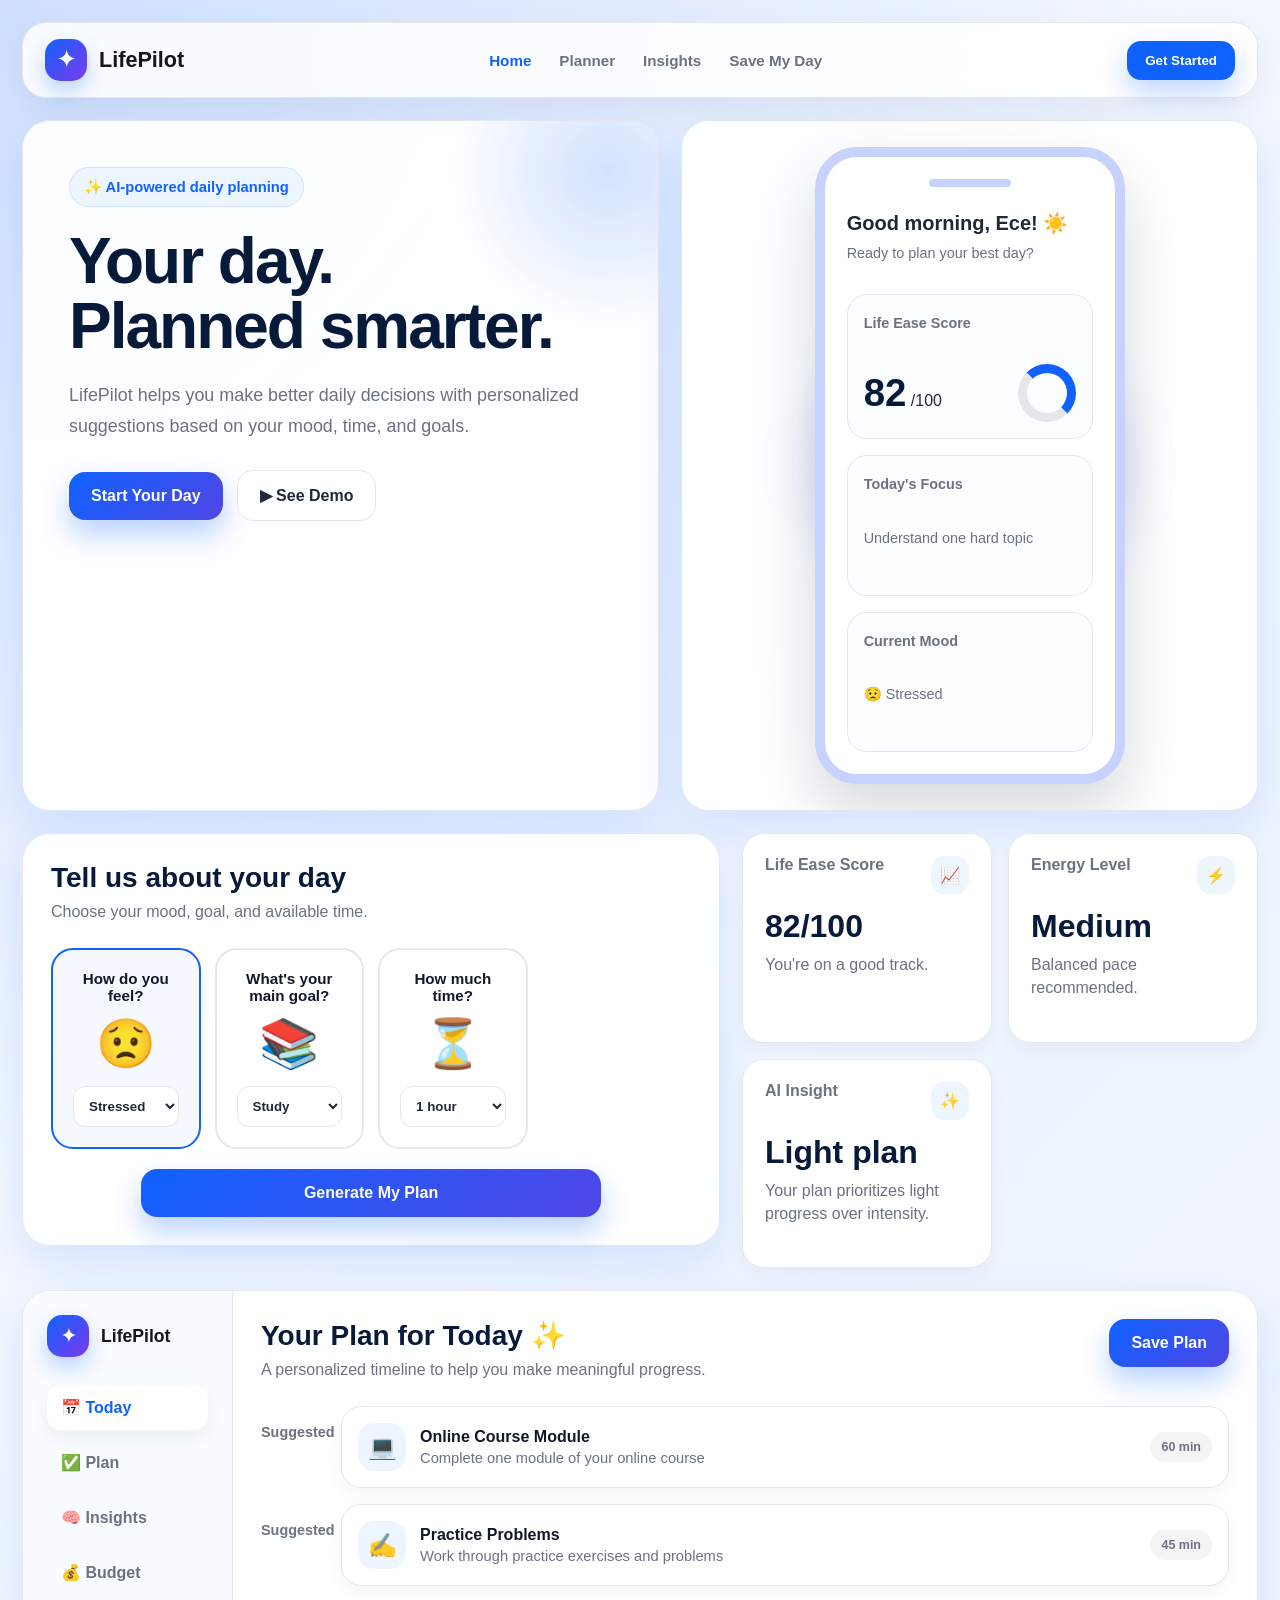
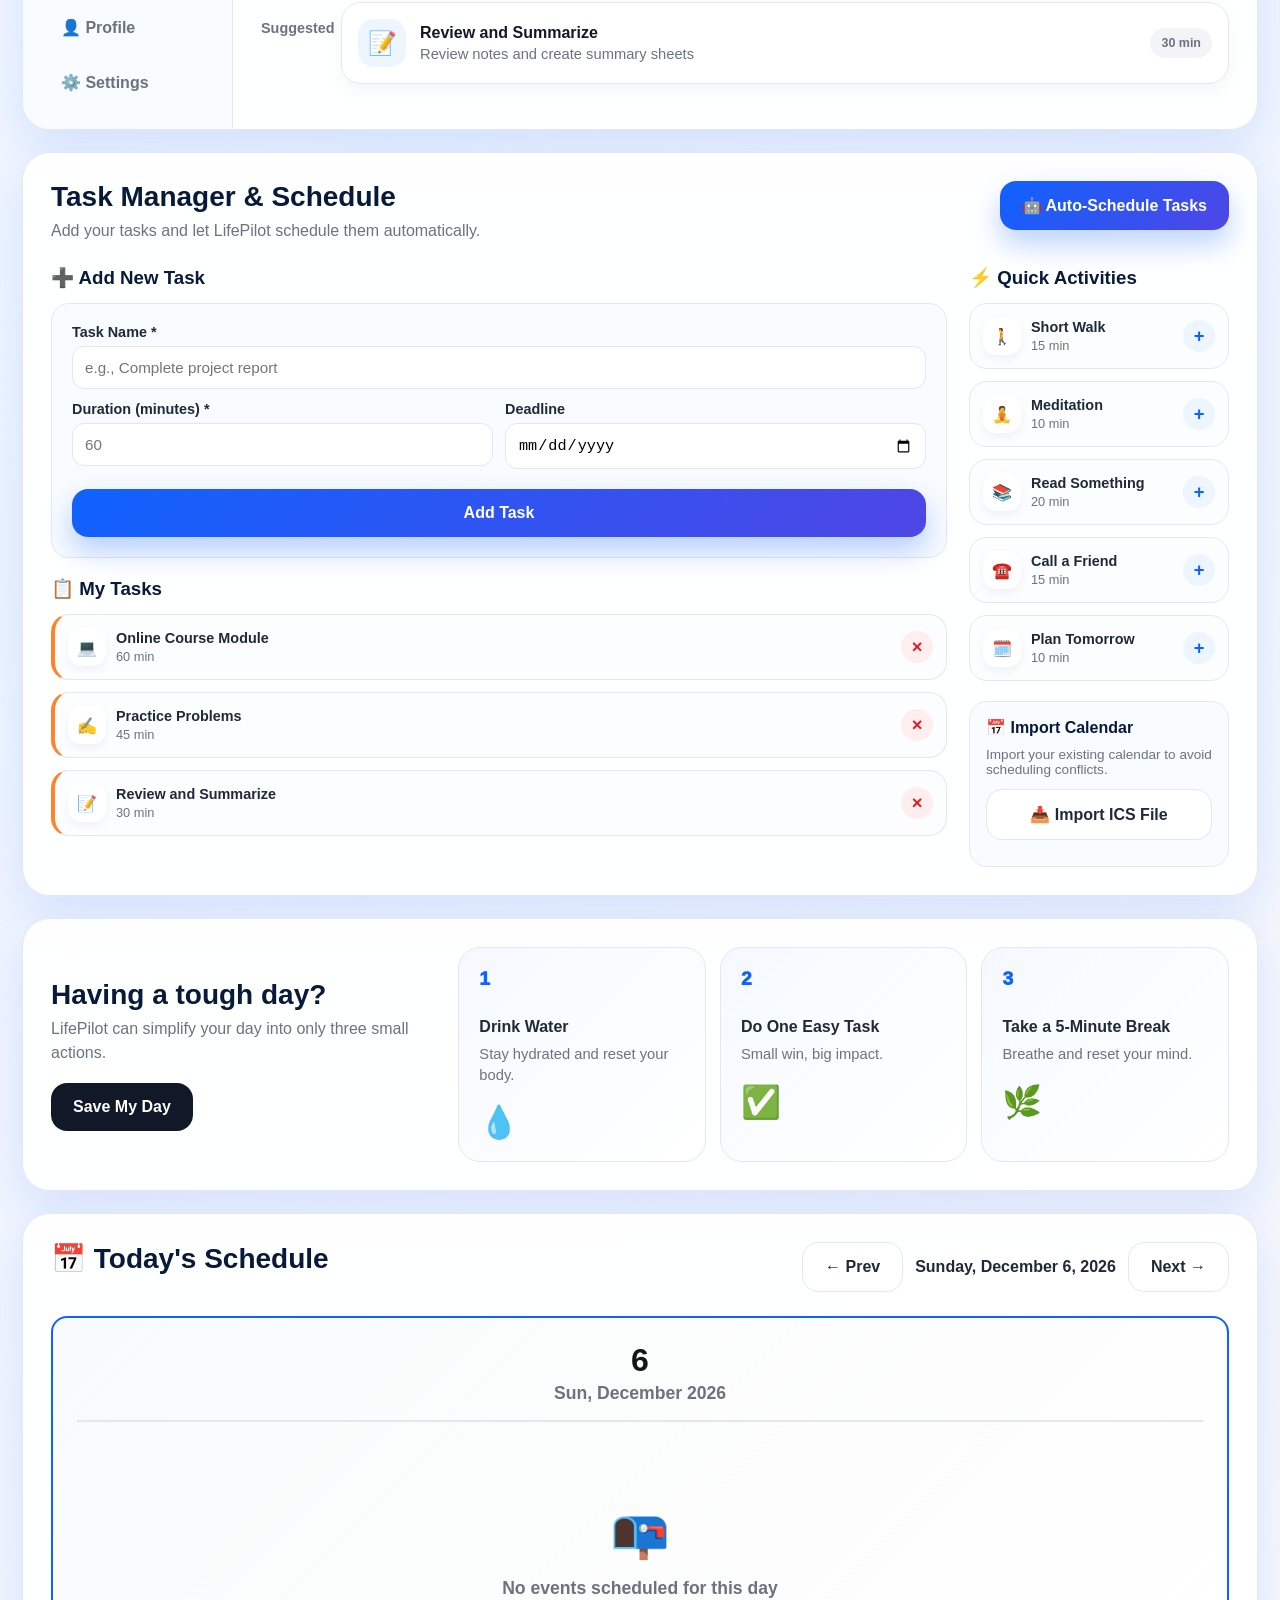
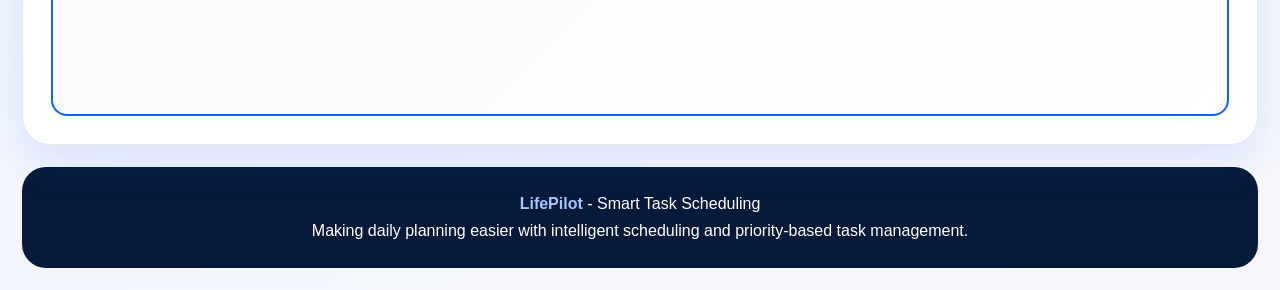
==== commit f352afeb: "Show mood tasks in My Tasks list, move to Scheduled Tasks after auto-schedule" ====
--- a/lifepilot.html
+++ b/lifepilot.html
@@ -475,6 +475,9 @@
       // Update the timeline view with unscheduled tasks
       updateTimelineView(currentPlan);
       
+      // Update the tasks list to show mood-based tasks
+      renderTasksList();
+      
       // Update selections
       updateSelections();
     }
@@ -531,6 +534,9 @@
       // Update timeline view
       updateTimelineView(currentPlan);
       
+      // Update tasks list to show scheduled tasks
+      renderTasksList();
+      
       showMessage(`✅ Successfully scheduled ${result.scheduled.length} task(s) for today!`, 'success');
     }
 
@@ -677,47 +683,85 @@
       showMessage(`Task "${name}" added successfully! 🎉`, 'success');
     }
 
-    // Delete a task
+    // Delete a task (handles both mood-based and manual tasks)
     function deleteTask(taskId) {
       if (confirm('Are you sure you want to delete this task?')) {
+        // Remove from manual tasks
         manualTasks = manualTasks.filter(task => task.id !== taskId);
+        // Remove from mood-based tasks
+        currentPlan = currentPlan.filter(task => task.id !== taskId);
+        
         saveTasks();
         renderTasksList();
+        renderCalendar(); // Update calendar if task was scheduled
         showMessage('Task deleted', 'success');
       }
     }
 
-    // Render tasks list
+    // Render tasks list (includes both mood-based and manual tasks)
     function renderTasksList() {
       const tasksList = document.getElementById('tasksList');
-      
-      if (manualTasks.length === 0) {
+      const scheduledTasksList = document.getElementById('scheduledTasksList');
+      const scheduledSection = document.getElementById('scheduledTasksSection');
+      
+      // Combine mood-based tasks and manual tasks
+      const allTasks = [...currentPlan, ...manualTasks];
+      const pendingTasks = allTasks.filter(t => t.status === 'pending');
+      const scheduledTasks = allTasks.filter(t => t.status === 'scheduled');
+      
+      // Render pending tasks
+      if (pendingTasks.length === 0) {
         tasksList.innerHTML = `
           <div style="text-align: center; padding: 30px; color: var(--muted); font-size: 0.9rem;">
-            No tasks yet. Add your first task above!
+            No pending tasks. Add tasks or generate a plan!
           </div>
         `;
-        return;
-      }
-
-      tasksList.innerHTML = manualTasks.map(task => {
-        const deadlineText = task.deadline ? new Date(task.deadline).toLocaleDateString() : 'No deadline';
-        const statusColor = task.status === 'scheduled' ? '#24a148' : task.status === 'pending' ? '#ff832b' : '#6b7280';
-        const statusIcon = task.status === 'scheduled' ? '✅' : task.status === 'pending' ? '⏳' : '📋';
-        
-        return `
-          <div class="activity-card" style="border-left: 4px solid ${statusColor};">
-            <div class="activity-left">
-              <div class="activity-emoji">${statusIcon}</div>
-              <div>
-                <h4>${task.name}</h4>
-                <p>${task.time} min • ${deadlineText}</p>
+      } else {
+        tasksList.innerHTML = pendingTasks.map(task => {
+          const deadlineText = task.deadline ? new Date(task.deadline).toLocaleDateString() : 'No deadline';
+          const emoji = task.emoji || '📋';
+          
+          return `
+            <div class="activity-card" style="border-left: 4px solid #ff832b;">
+              <div class="activity-left">
+                <div class="activity-emoji">${emoji}</div>
+                <div>
+                  <h4>${task.name}</h4>
+                  <p>${task.time} min${task.deadline ? ' • ' + deadlineText : ''}</p>
+                </div>
               </div>
-            </div>
-            <button class="plus-btn" onclick="deleteTask(${task.id})" style="background: #fee; color: #da1e28;">×</button>
-          </div>
-        `;
-      }).join('');
+              <button class="plus-btn" onclick="deleteTask('${task.id}')" style="background: #fee; color: #da1e28;">×</button>
+            </div>
+          `;
+        }).join('');
+      }
+      
+      // Render scheduled tasks
+      if (scheduledTasks.length > 0) {
+        scheduledSection.style.display = 'block';
+        scheduledTasksList.innerHTML = scheduledTasks.map(task => {
+          const startTime = task.scheduledStart ? new Date(task.scheduledStart).toLocaleTimeString('en-US', {
+            hour: '2-digit',
+            minute: '2-digit',
+            hour12: false
+          }) : 'Scheduled';
+          const emoji = task.emoji || '✅';
+          
+          return `
+            <div class="activity-card" style="border-left: 4px solid #24a148;">
+              <div class="activity-left">
+                <div class="activity-emoji">${emoji}</div>
+                <div>
+                  <h4>${task.name}</h4>
+                  <p>${task.time} min • ${startTime}</p>
+                </div>
+              </div>
+            </div>
+          `;
+        }).join('');
+      } else {
+        scheduledSection.style.display = 'none';
+      }
     }
 
     // Note: scheduleAllTasks() has been replaced by scheduleTasksToCalendar()
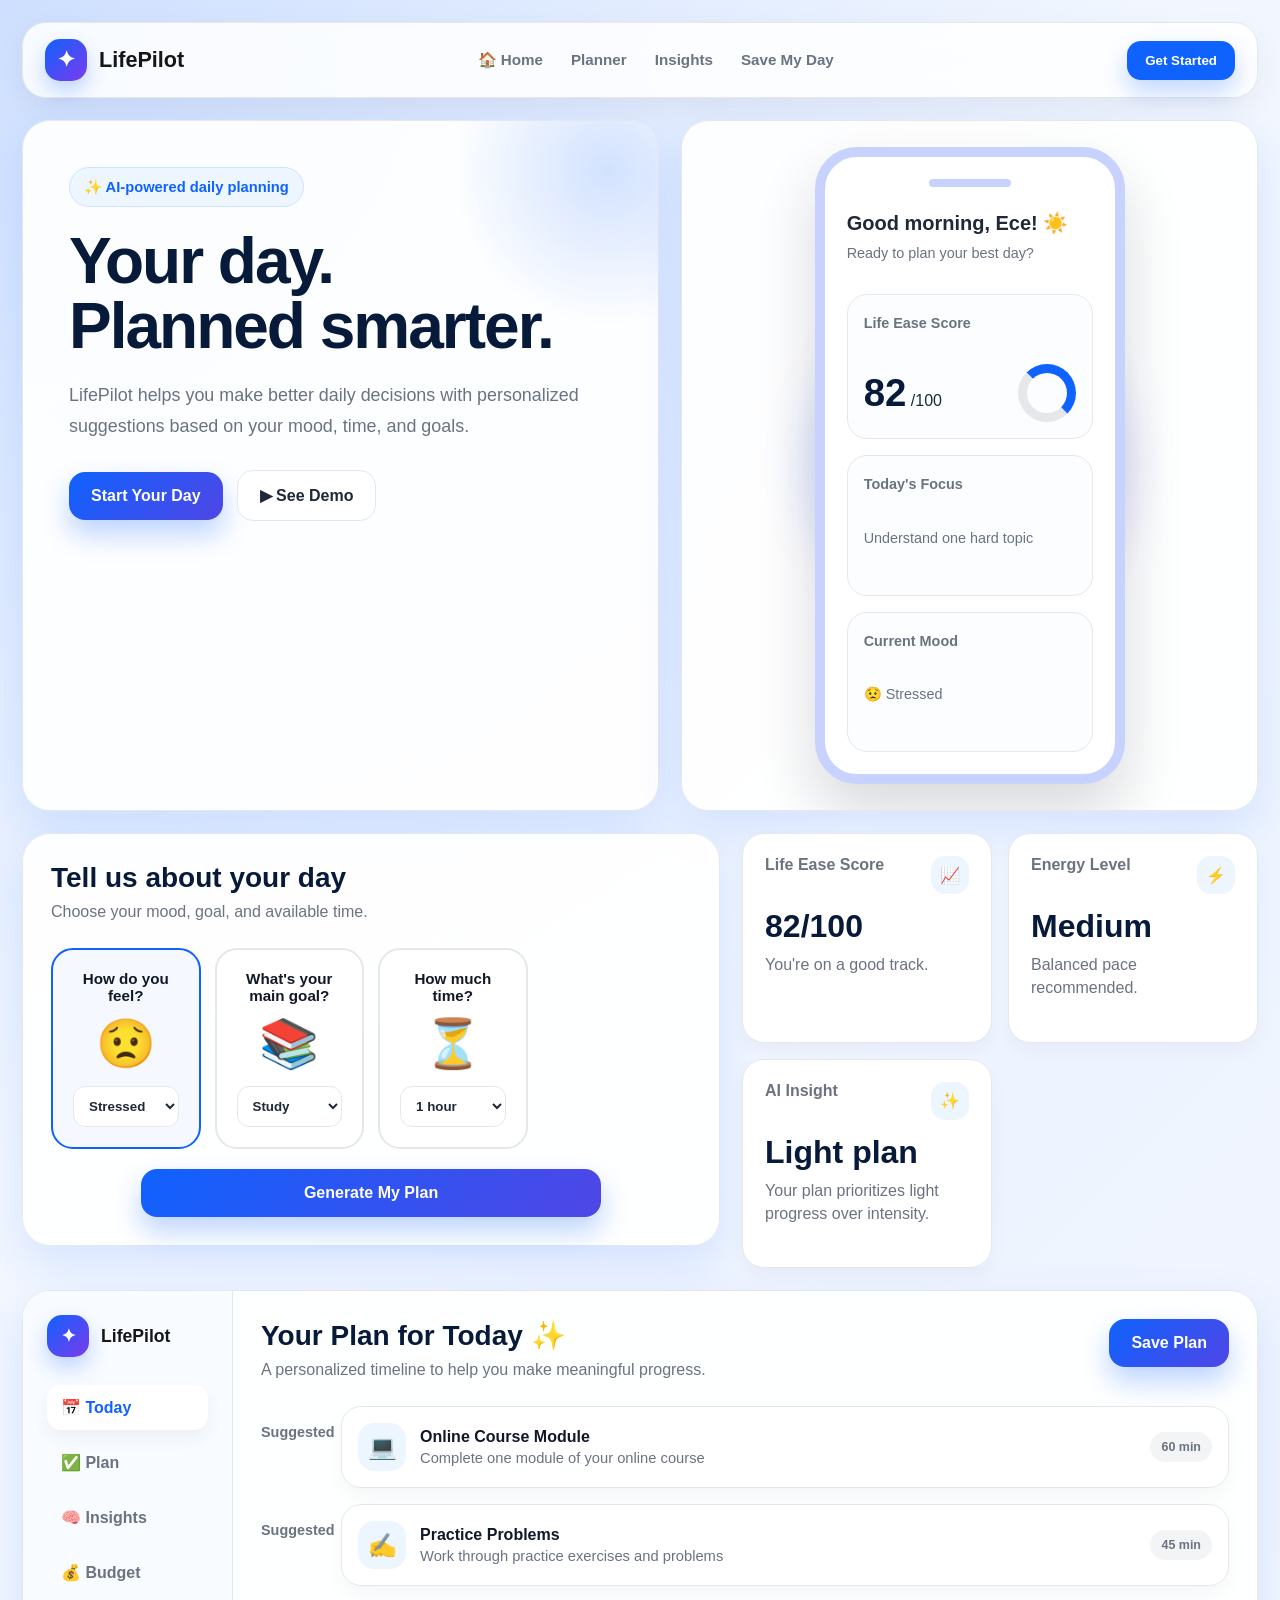
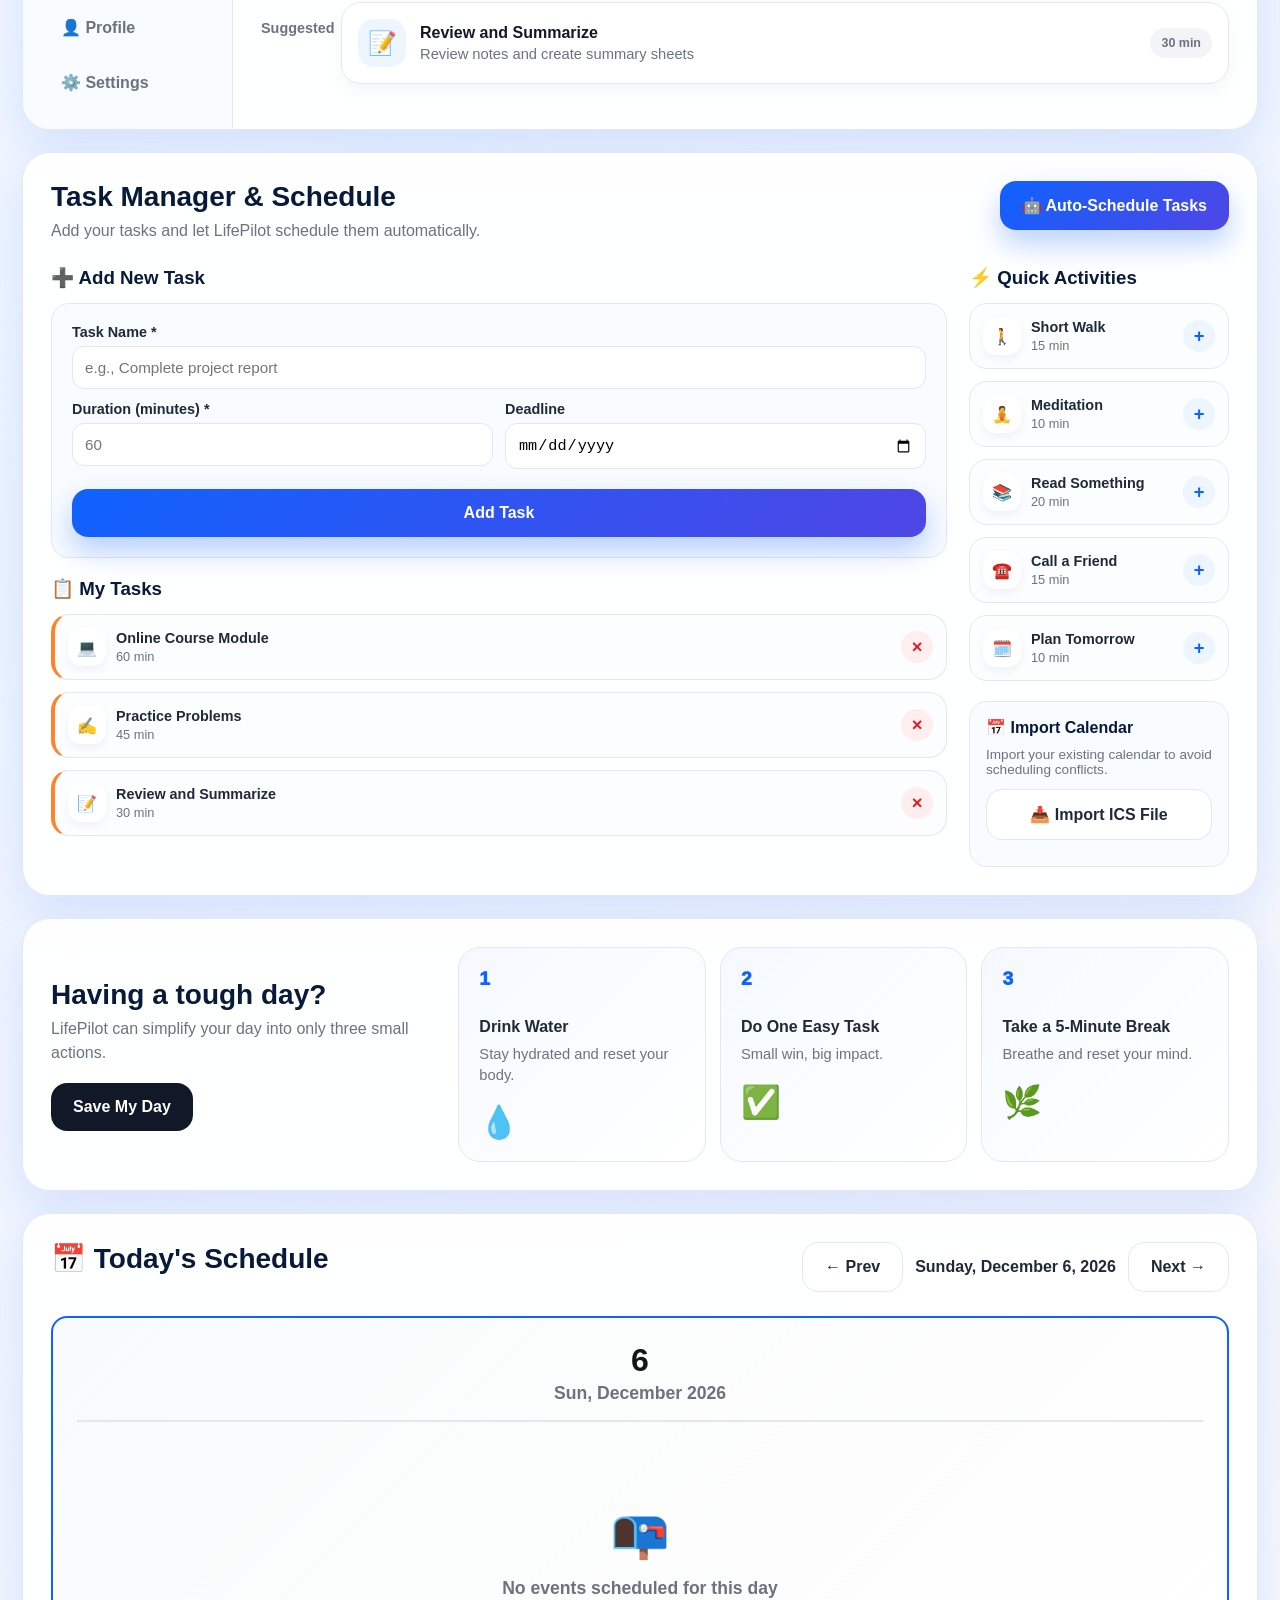
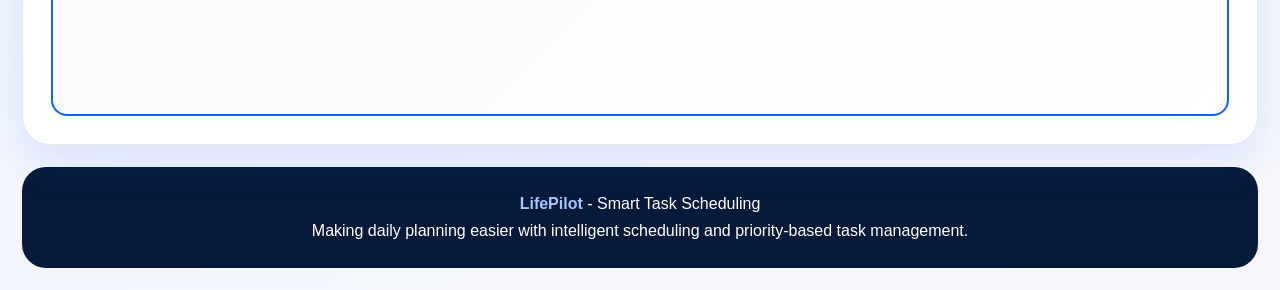
==== commit e2fc974b: "unify index.html style" ====
--- a/lifepilot.html
+++ b/lifepilot.html
@@ -14,7 +14,7 @@
         <span>LifePilot</span>
       </div>
       <div class="nav-links">
-        <a href="#" class="active">Home</a>
+        <a href="index.html">🏠 Home</a>
         <a href="#planner">Planner</a>
         <a href="#insights">Insights</a>
         <a href="#save-day">Save My Day</a>
@@ -316,12 +316,52 @@
   </div>
 
   <script src="calendar-scheduler.js"></script>
+  <script src="shared-utils.js"></script>
   <script>
     let currentPlan = [];
     let manualTasks = [];
     let importedEvents = [];
     let scheduler = new CalendarScheduler();
     scheduler.setWorkingHours(8, 22); // 8 AM to 10 PM for more flexibility
+    
+    // Load tasks and events from localStorage on page load
+    function loadFromLocalStorage() {
+      try {
+        const storedTasks = localStorage.getItem('lifepilot_tasks');
+        const storedEvents = localStorage.getItem('lifepilot_events');
+        
+        if (storedTasks) {
+          const tasks = JSON.parse(storedTasks);
+          // Convert deadline strings back to Date objects
+          manualTasks = tasks.map(task => ({
+            ...task,
+            deadline: task.deadline ? new Date(task.deadline) : undefined
+          }));
+          console.log(`Loaded ${manualTasks.length} tasks from localStorage`);
+        }
+        
+        if (storedEvents) {
+          const events = JSON.parse(storedEvents);
+          // Convert date strings back to Date objects
+          importedEvents = events.map(event => ({
+            ...event,
+            start: new Date(event.start),
+            end: new Date(event.end)
+          }));
+          console.log(`Loaded ${importedEvents.length} events from localStorage`);
+        }
+        
+        // Update UI if we have imported data
+        if (importedEvents.length > 0) {
+          const statusDiv = document.getElementById('importStatus');
+          if (statusDiv) {
+            statusDiv.innerHTML = `<span style="color: #24a148;">✅ Loaded ${importedEvents.length} events from storage</span>`;
+          }
+        }
+      } catch (error) {
+        console.error('Error loading from localStorage:', error);
+      }
+    }
 
     const moodIcons = {
       Energetic: "⚡",
@@ -363,6 +403,9 @@
     };
 
     document.addEventListener("DOMContentLoaded", function () {
+      // Load data from localStorage first
+      loadFromLocalStorage();
+      
       updateSelections();
       generatePlan();
     });
@@ -436,8 +479,18 @@
       const mood = document.getElementById("mood").value;
       const time = document.getElementById("time").value;
 
-      // Get task suggestions for the selected goal
-      const tasks = taskSuggestions[goal] || [];
+      let tasks = [];
+      
+      // Use tasks from localStorage if available, otherwise use suggestions
+      if (manualTasks.length > 0) {
+        // Use imported/stored tasks
+        tasks = [...manualTasks];
+        console.log(`Using ${tasks.length} tasks from storage`);
+      } else {
+        // Get task suggestions for the selected goal
+        tasks = taskSuggestions[goal] || [];
+        console.log(`Using ${tasks.length} suggested tasks for ${goal}`);
+      }
       
       // Filter tasks based on available time
       let filteredTasks = [...tasks];
@@ -454,7 +507,7 @@
       
       // Adjust priority based on mood
       filteredTasks = filteredTasks.map(task => {
-        let adjustedPriority = task.priority;
+        let adjustedPriority = task.priority || 5; // Default priority if not set
         if (mood === "Tired" || mood === "Unmotivated") {
           // Prefer shorter, easier tasks
           if (task.time <= 30) adjustedPriority += 2;
@@ -558,7 +611,7 @@
           hour12: false
         });
         
-        block.innerHTML = `${task.emoji} ${task.name} <span>${startTime}</span>`;
+        block.innerHTML = `${task.emoji || "📋"} ${task.name} <span>${startTime}</span>`;
         scheduleList.appendChild(block);
       });
       
@@ -576,7 +629,7 @@
           <div class="timeline-time">Suggested</div>
           <div class="timeline-card">
             <div class="timeline-info">
-              <div class="timeline-emoji">${task.emoji}</div>
+              <div class="timeline-emoji">${task.emoji || "📋"}</div>
               <div>
                 <h4>${task.name}</h4>
                 <p>${task.description}</p>
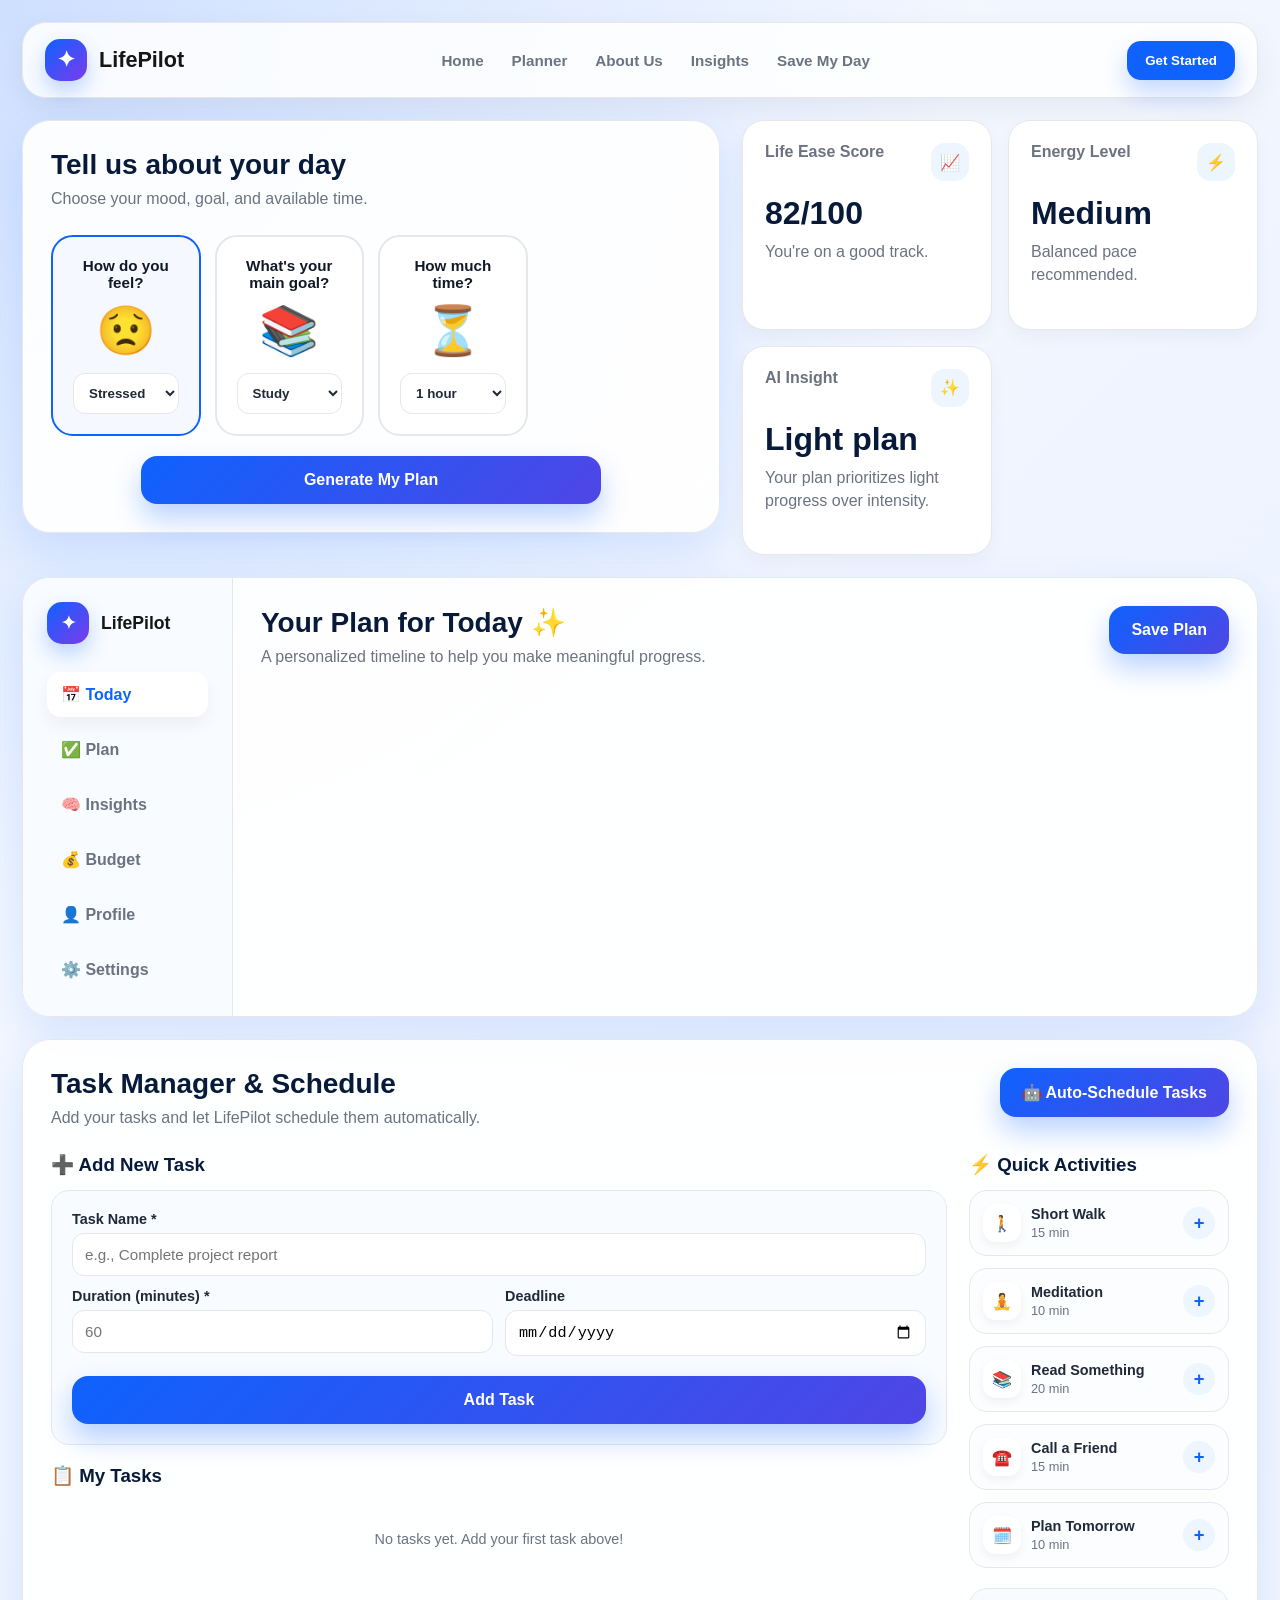
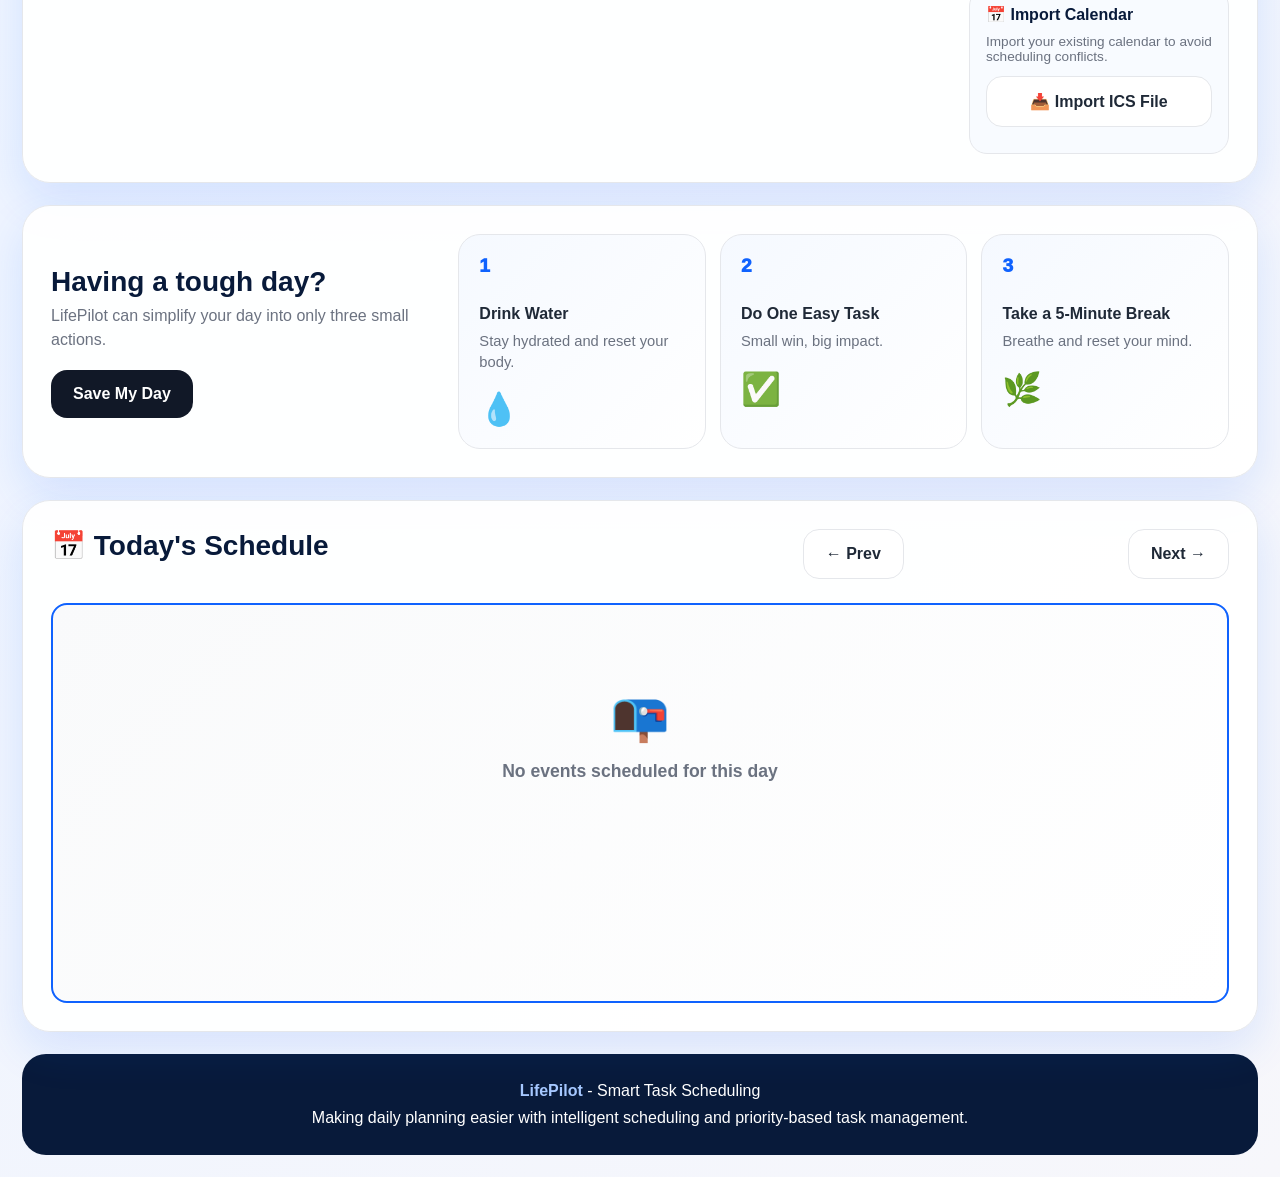
==== commit 2659d68a: "about us page" ====
--- a/lifepilot.html
+++ b/lifepilot.html
@@ -14,53 +14,14 @@
         <span>LifePilot</span>
       </div>
       <div class="nav-links">
-        <a href="index.html">🏠 Home</a>
-        <a href="#planner">Planner</a>
+        <a href="index.html">Home</a>
+        <a href="lifepilot.html">Planner</a>
+        <a href="about-us.html">About Us</a>
         <a href="#insights">Insights</a>
         <a href="#save-day">Save My Day</a>
       </div>
-      <button class="nav-btn" onclick="scrollToPlanner()">Get Started</button>
+      <button class="nav-btn">Get Started</button>
     </nav>
-
-    <section class="hero">
-      <div class="hero-card fade-in">
-        <div class="tag">✨ AI-powered daily planning</div>
-        <h1>Your day.<br />Planned smarter.</h1>
-        <p>
-          LifePilot helps you make better daily decisions with personalized suggestions based on your mood, time, and goals.
-        </p>
-        <div class="hero-actions">
-          <button class="primary-btn" onclick="scrollToPlanner()">Start Your Day</button>
-          <button class="secondary-btn" onclick="generatePlan()">▶ See Demo</button>
-        </div>
-      </div>
-
-      <div class="phone-card fade-in">
-        <div class="phone">
-          <div class="phone-notch"></div>
-          <h3>Good morning, Ece! ☀️</h3>
-          <p>Ready to plan your best day?</p>
-
-          <div class="mini-card">
-            <p><strong>Life Ease Score</strong></p>
-            <div class="score-row">
-              <div><span class="score-number" id="phoneScore">82</span><span> /100</span></div>
-              <div class="ring"></div>
-            </div>
-          </div>
-
-          <div class="mini-card">
-            <p><strong>Today's Focus</strong></p>
-            <p id="phoneFocus">Finish project presentation</p>
-          </div>
-
-          <div class="mini-card">
-            <p><strong>Current Mood</strong></p>
-            <p id="phoneMood">😟 Stressed</p>
-          </div>
-        </div>
-      </div>
-    </section>
 
     <section class="grid-main" id="planner">
       <div class="section fade-in">
@@ -570,7 +531,7 @@
       });
       
       // Display scheduled tasks
-      displayScheduledTasks(result.scheduled);
+      displayScheduledTasks(result.scheduled, result.unscheduled);
       
       // Show unscheduled tasks if any
       if (result.unscheduled.length > 0) {
@@ -667,10 +628,6 @@
 
     function savePlan() {
       alert("Your LifePilot plan has been saved! ✅");
-    }
-
-    function scrollToPlanner() {
-      document.getElementById("planner").scrollIntoView({ behavior: "smooth" });
     }
 
     // ==================== TASK MANAGEMENT FUNCTIONS ====================
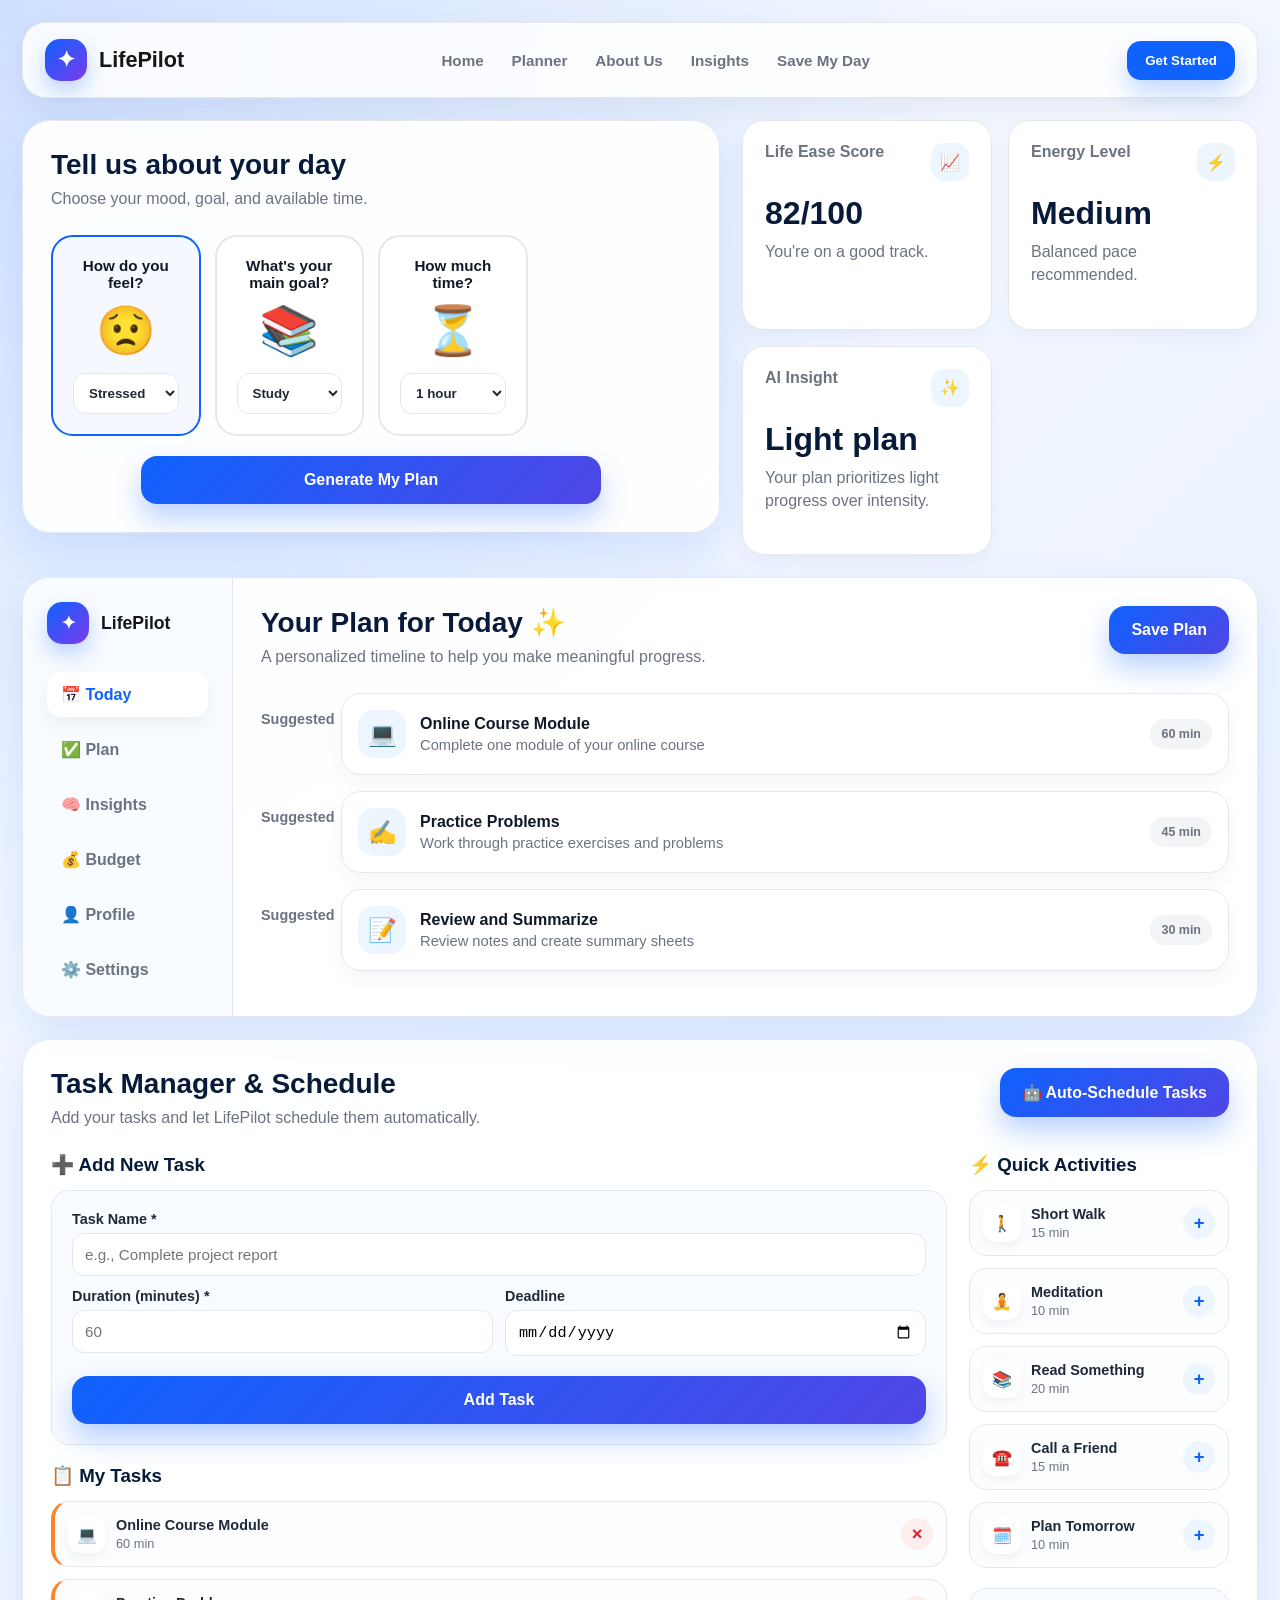
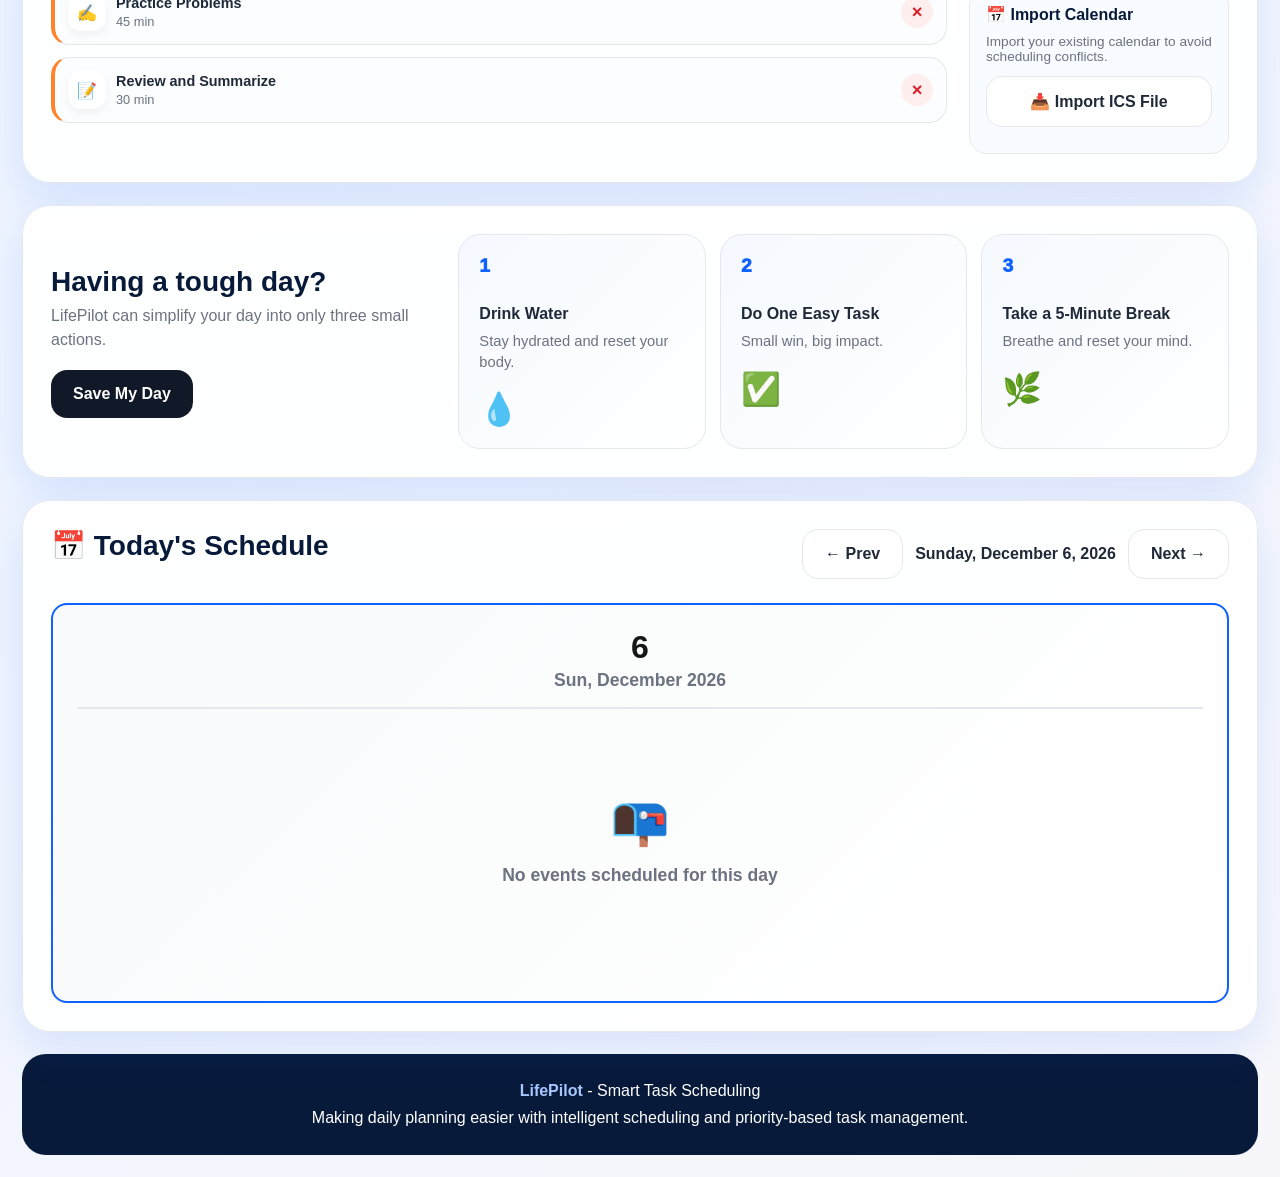
==== commit 393cb141: "fix" ====
--- a/lifepilot.html
+++ b/lifepilot.html
@@ -378,13 +378,12 @@
 
       document.getElementById("moodIcon").textContent = moodIcons[mood];
       document.getElementById("goalIcon").textContent = goalIcons[goal];
-      document.getElementById("phoneMood").textContent = moodIcons[mood] + " " + mood;
 
       let focusText = "Finish project presentation";
       if (goal === "Study") focusText = "Understand one hard topic";
       if (goal === "Health") focusText = "Protect your energy";
       if (goal === "Social") focusText = "Connect with someone";
-      document.getElementById("phoneFocus").textContent = focusText;
+      //document.getElementById("phoneFocus").textContent = focusText;
 
       updateMetrics(mood, goal, time);
     }
@@ -413,7 +412,7 @@
       }
 
       document.getElementById("scoreValue").textContent = score + "/100";
-      document.getElementById("phoneScore").textContent = score;
+      //document.getElementById("phoneScore").textContent = score;
       document.getElementById("energyValue").textContent = energy;
       document.getElementById("insightTitle").textContent = insightTitle;
       document.getElementById("insightText").textContent = insightText;
